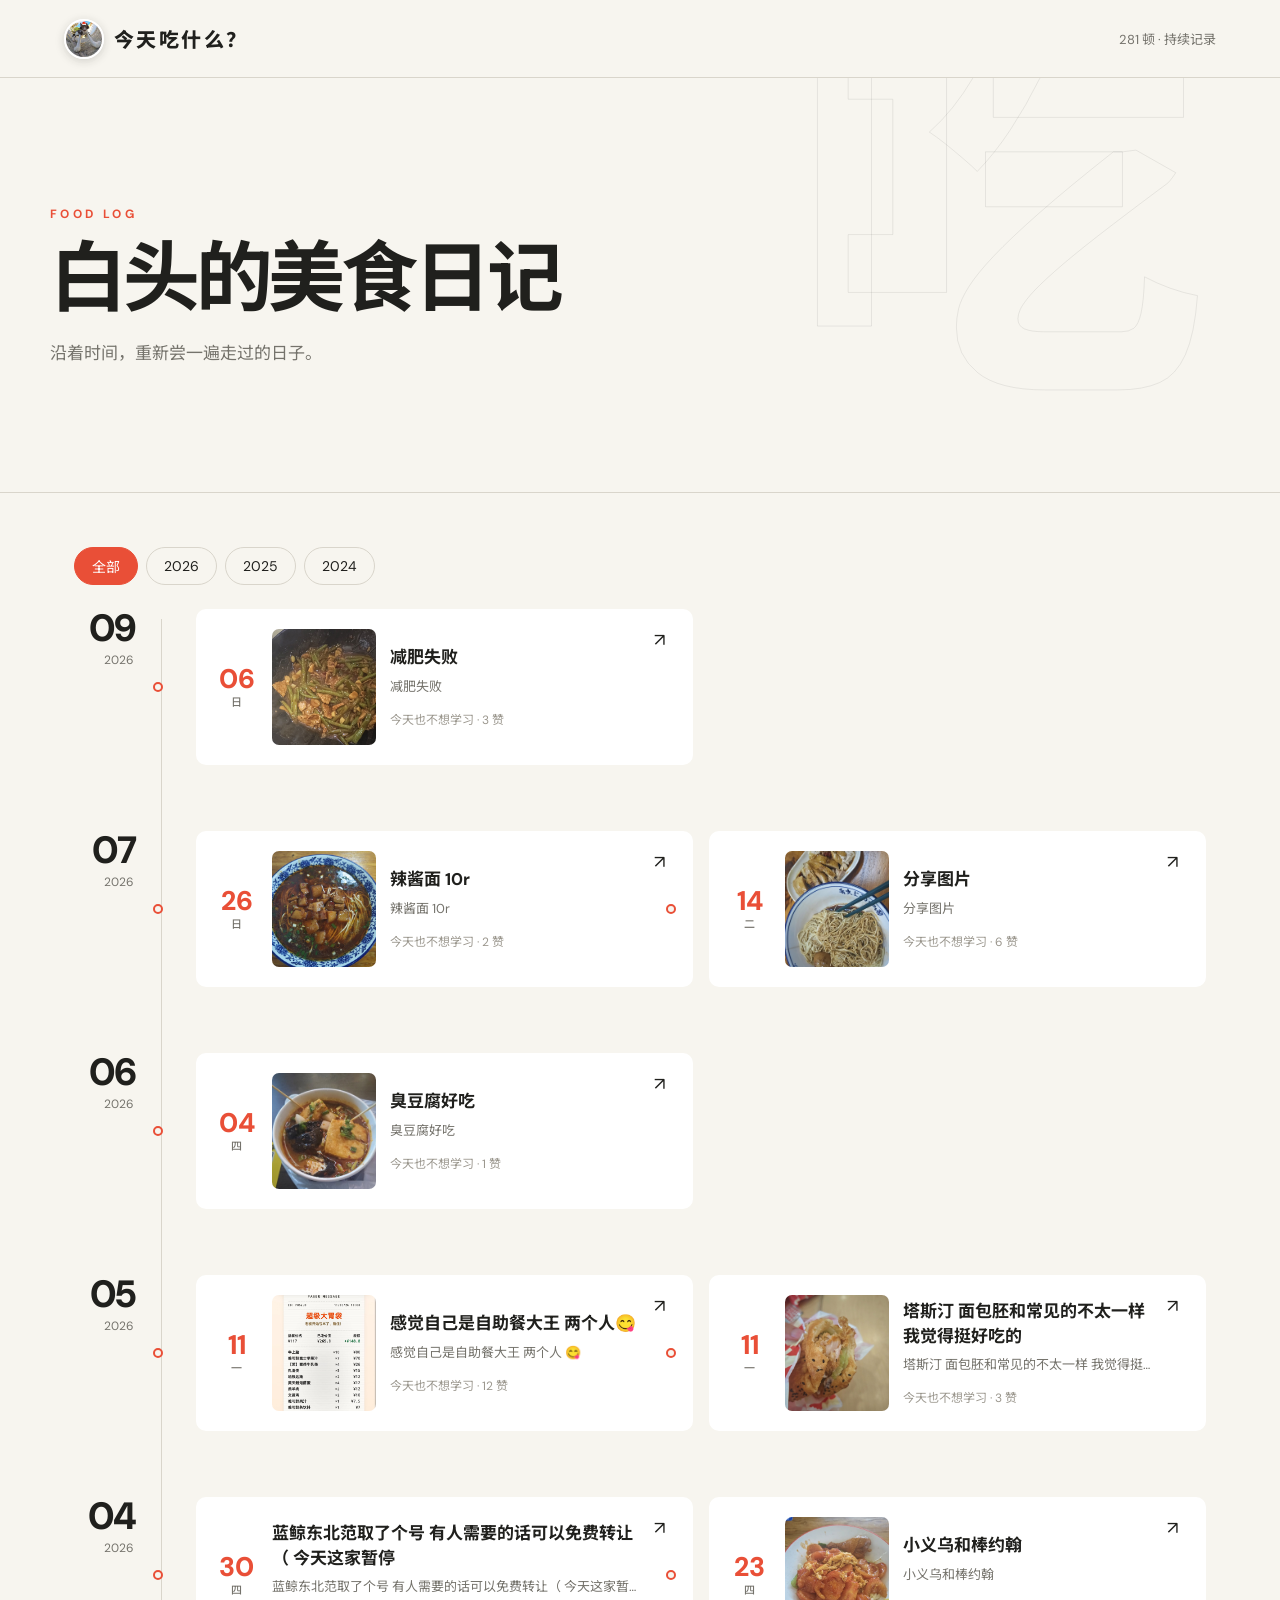
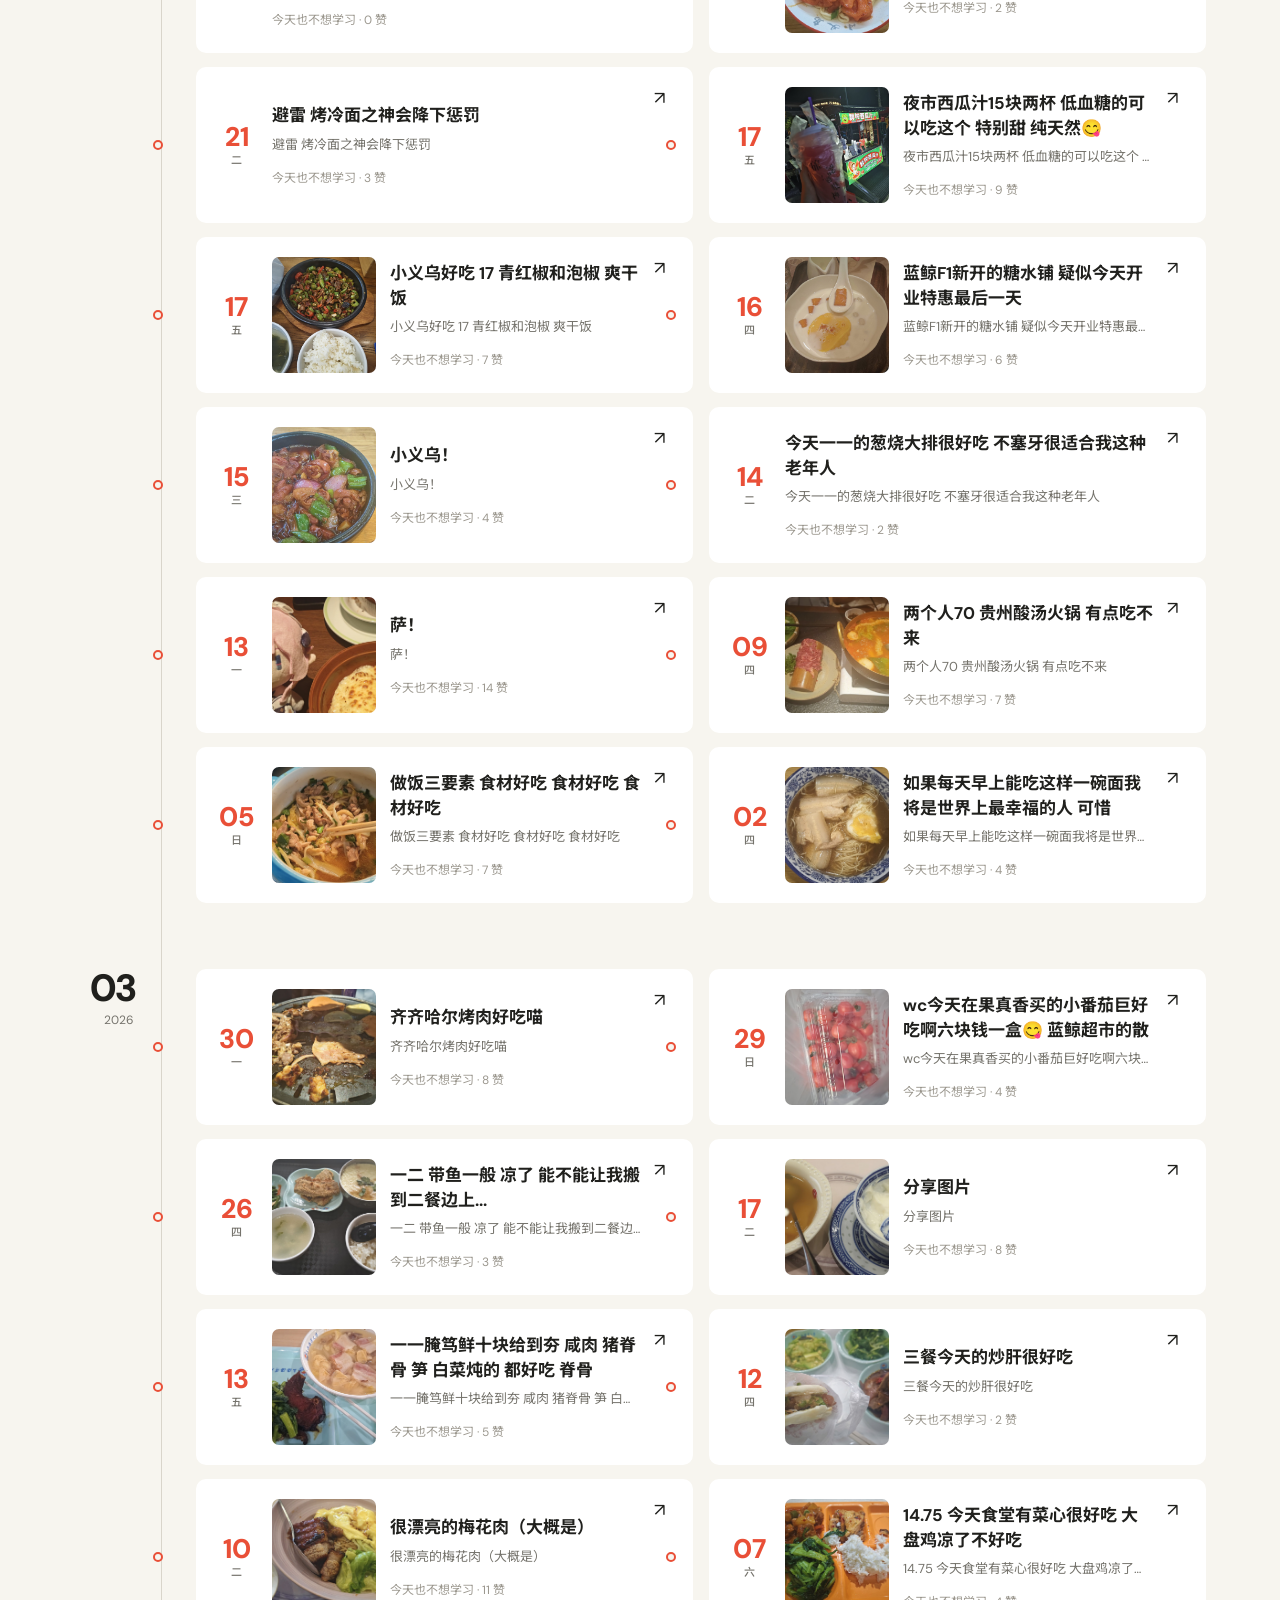
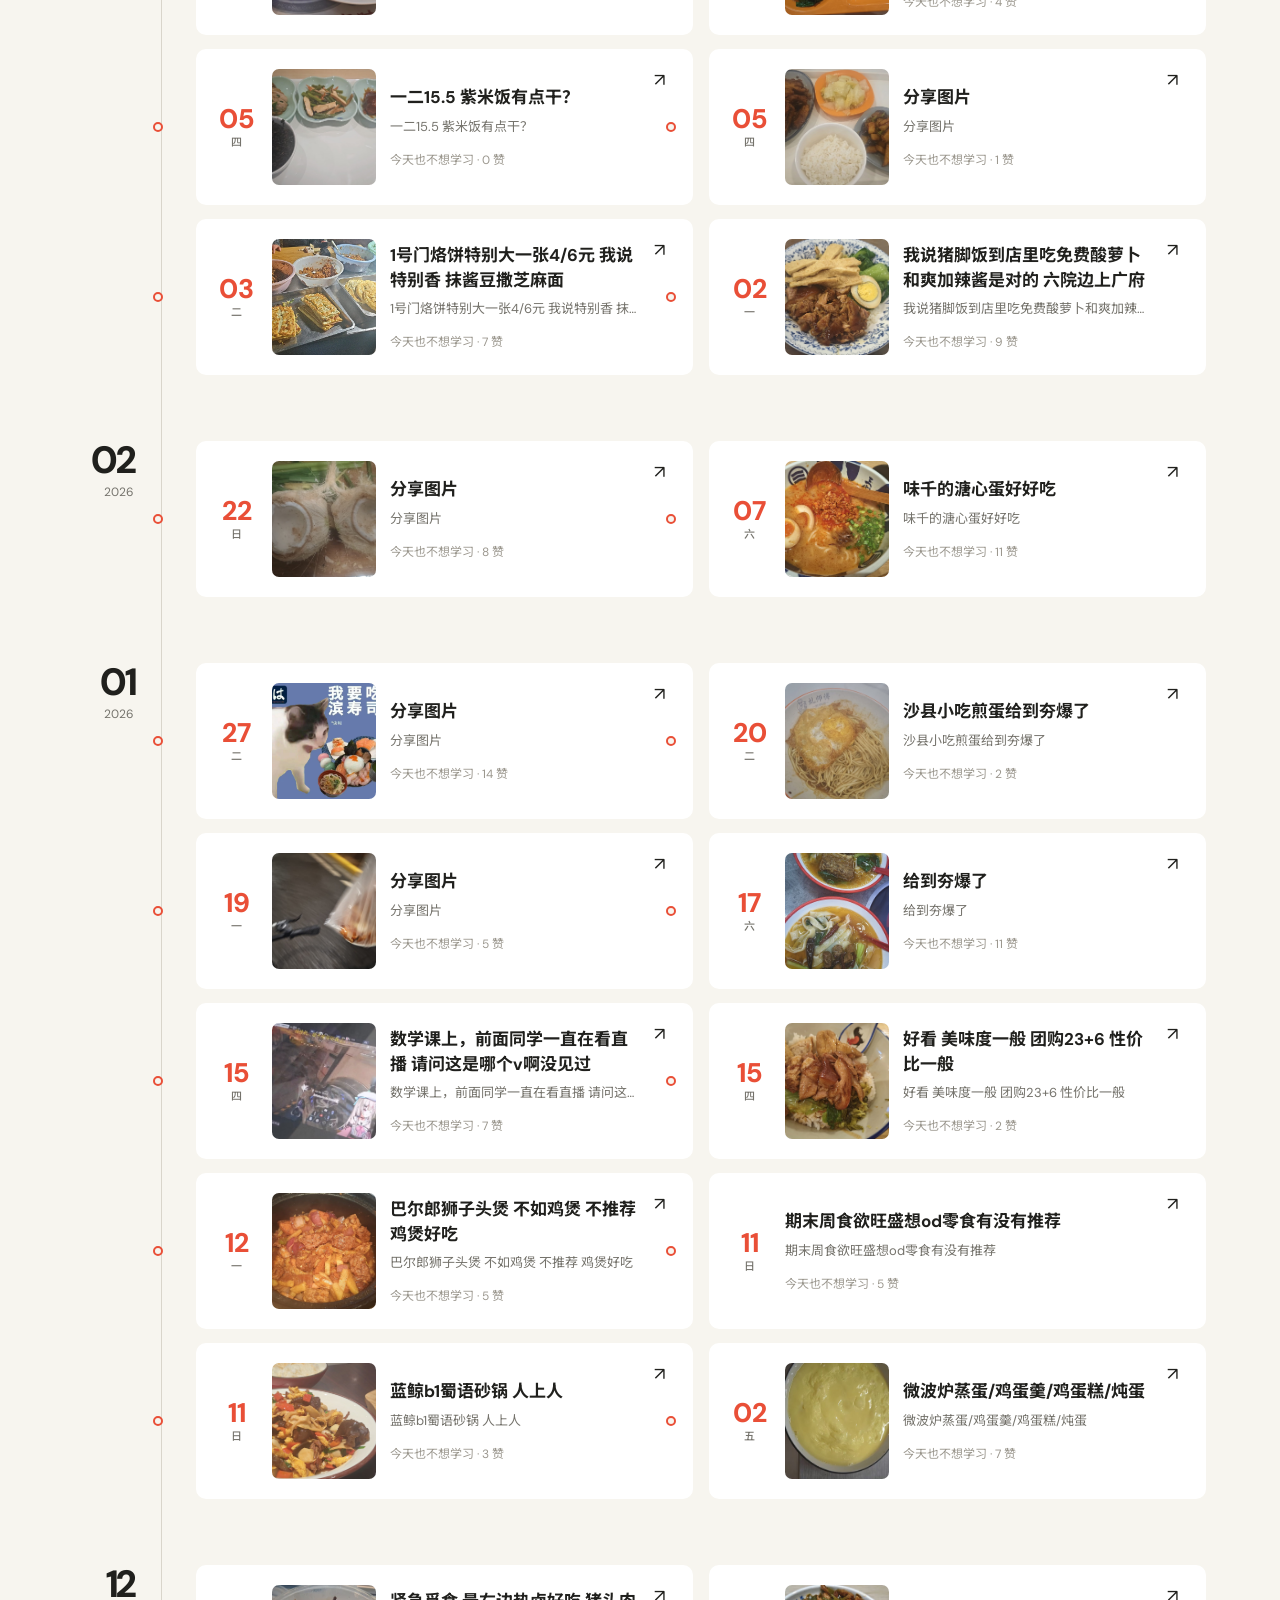
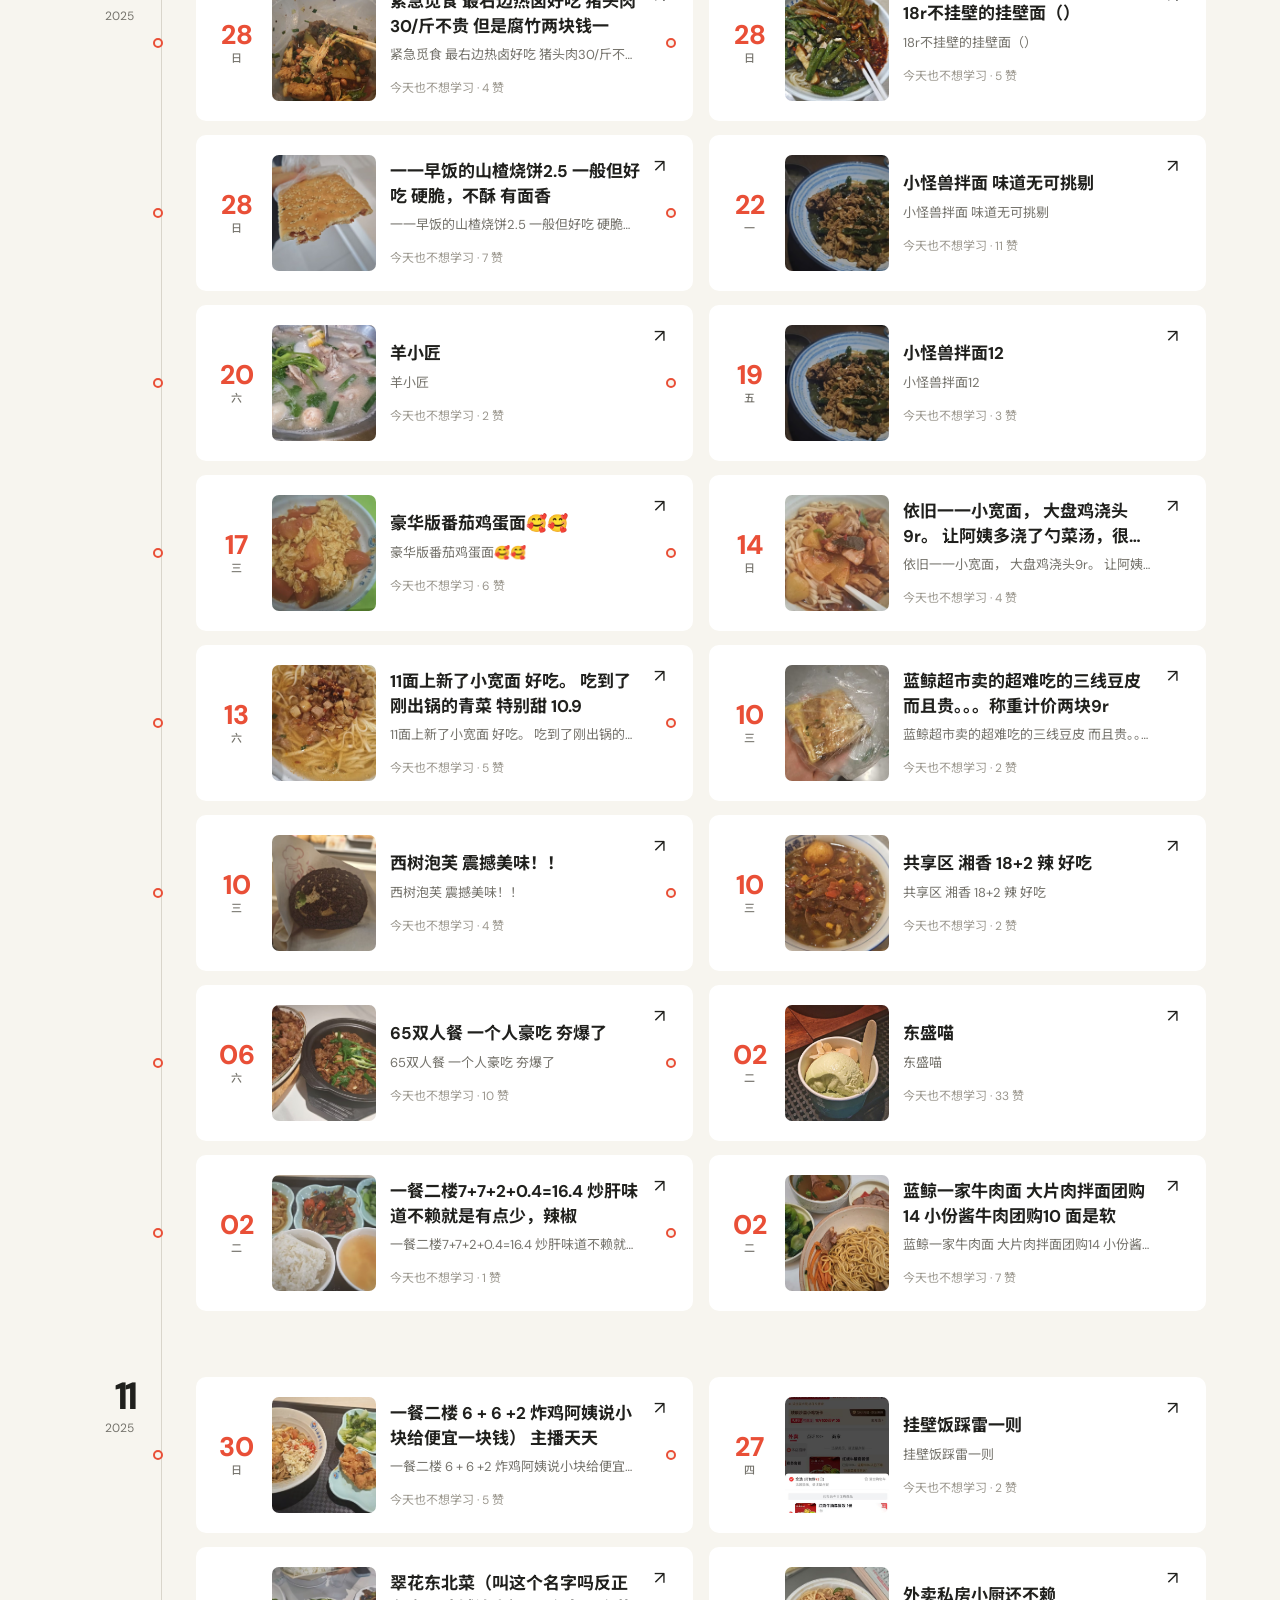
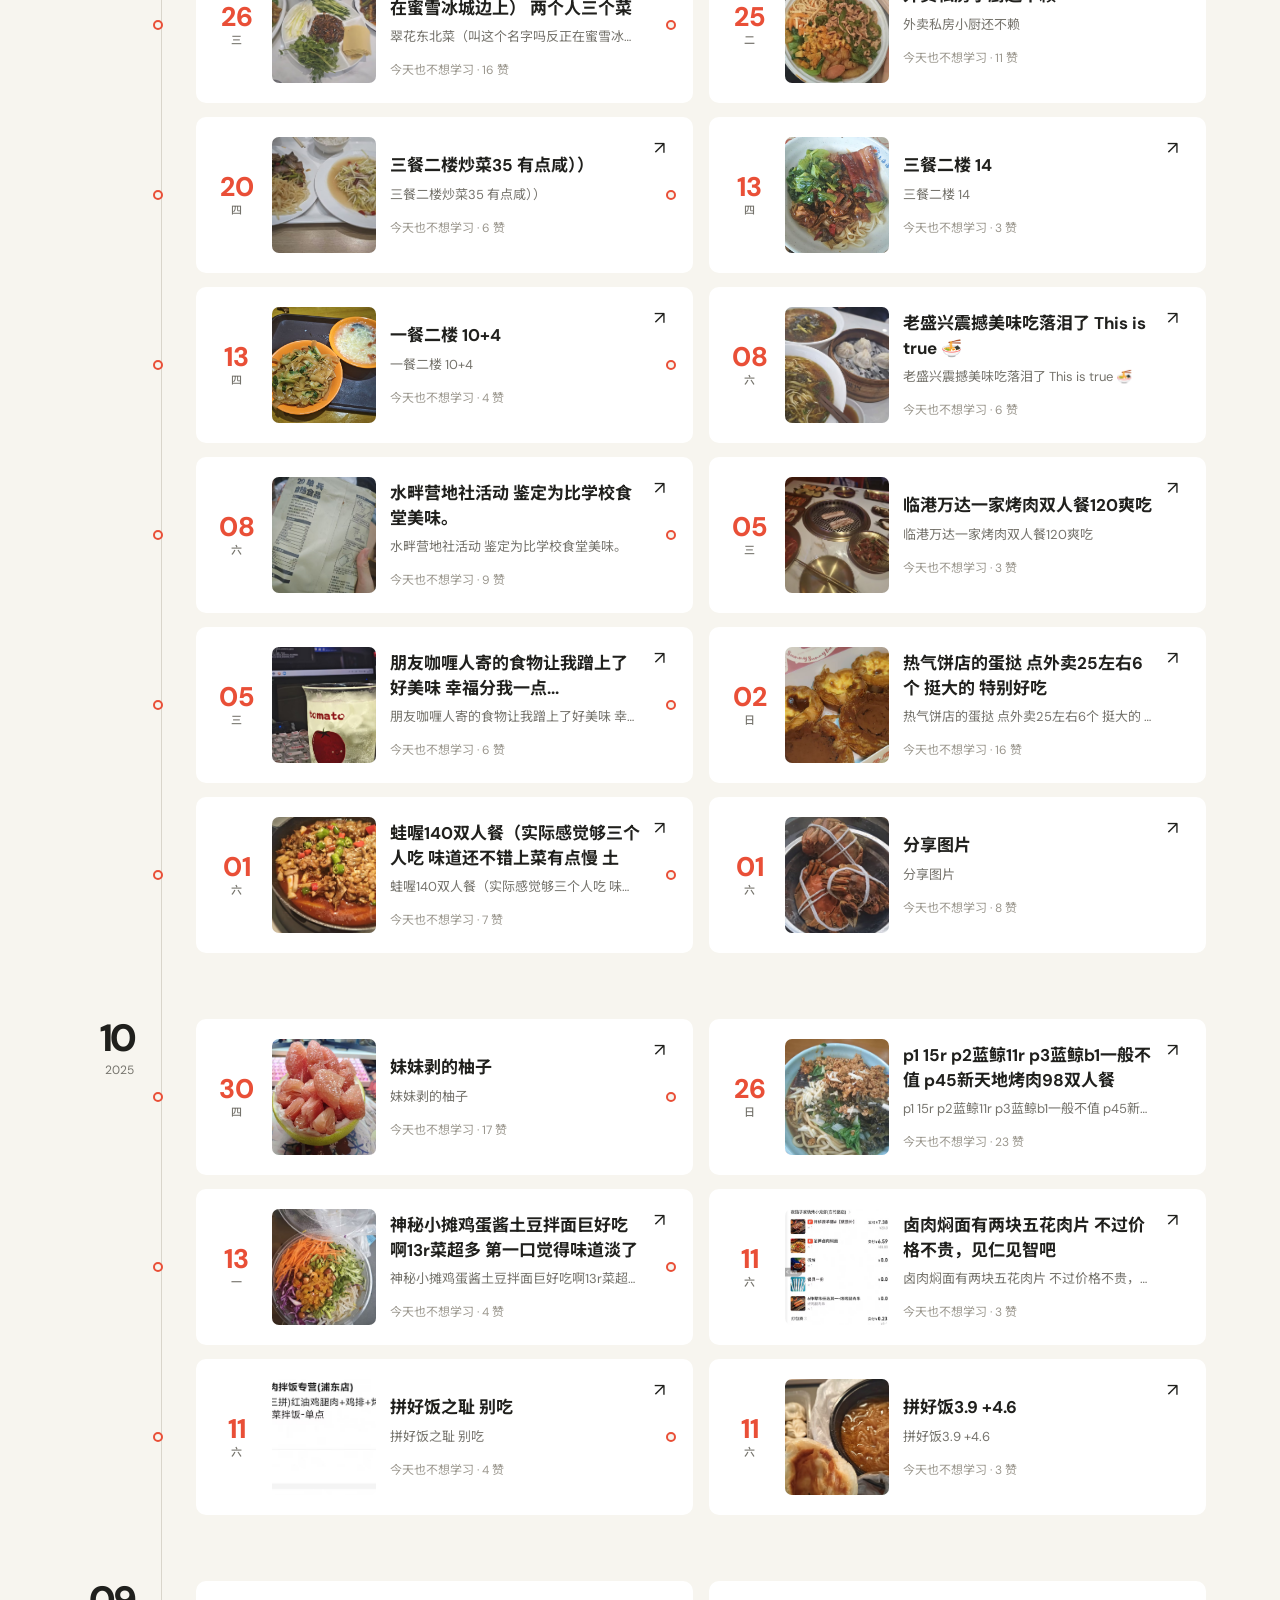
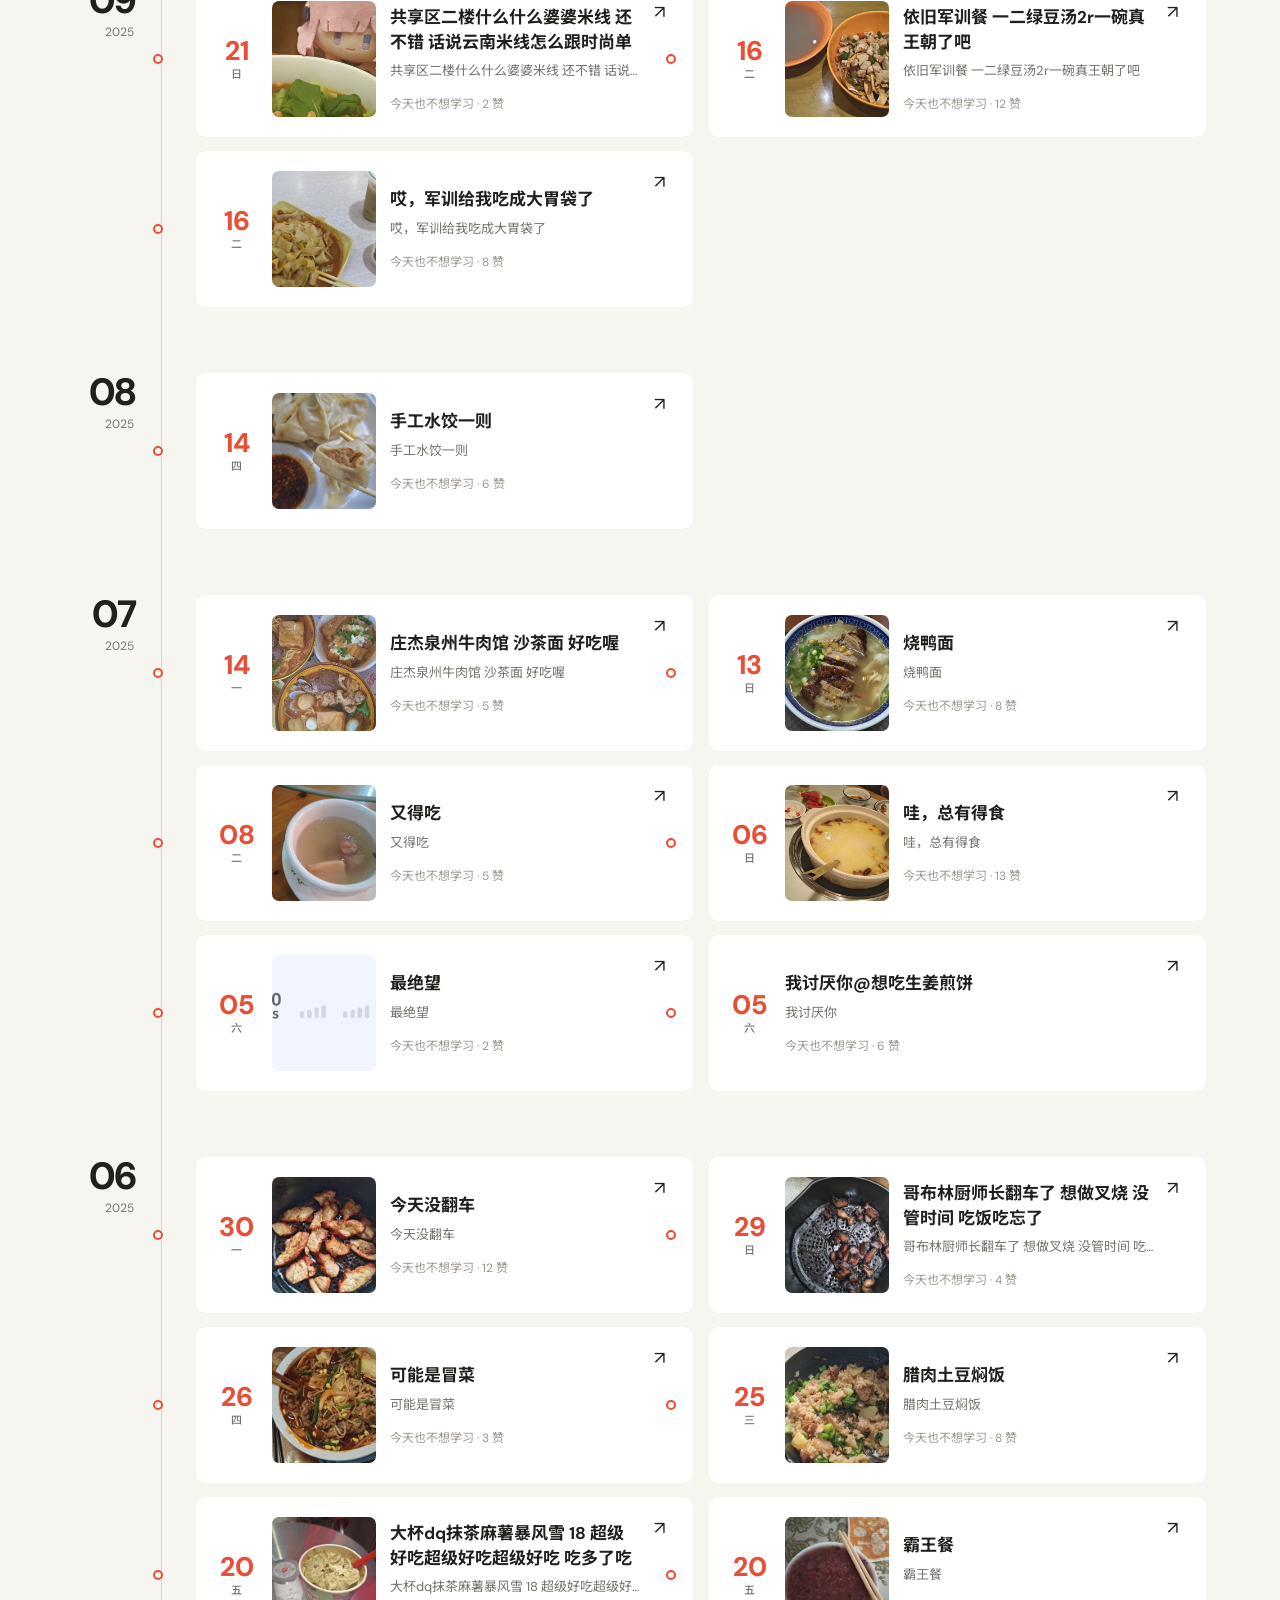
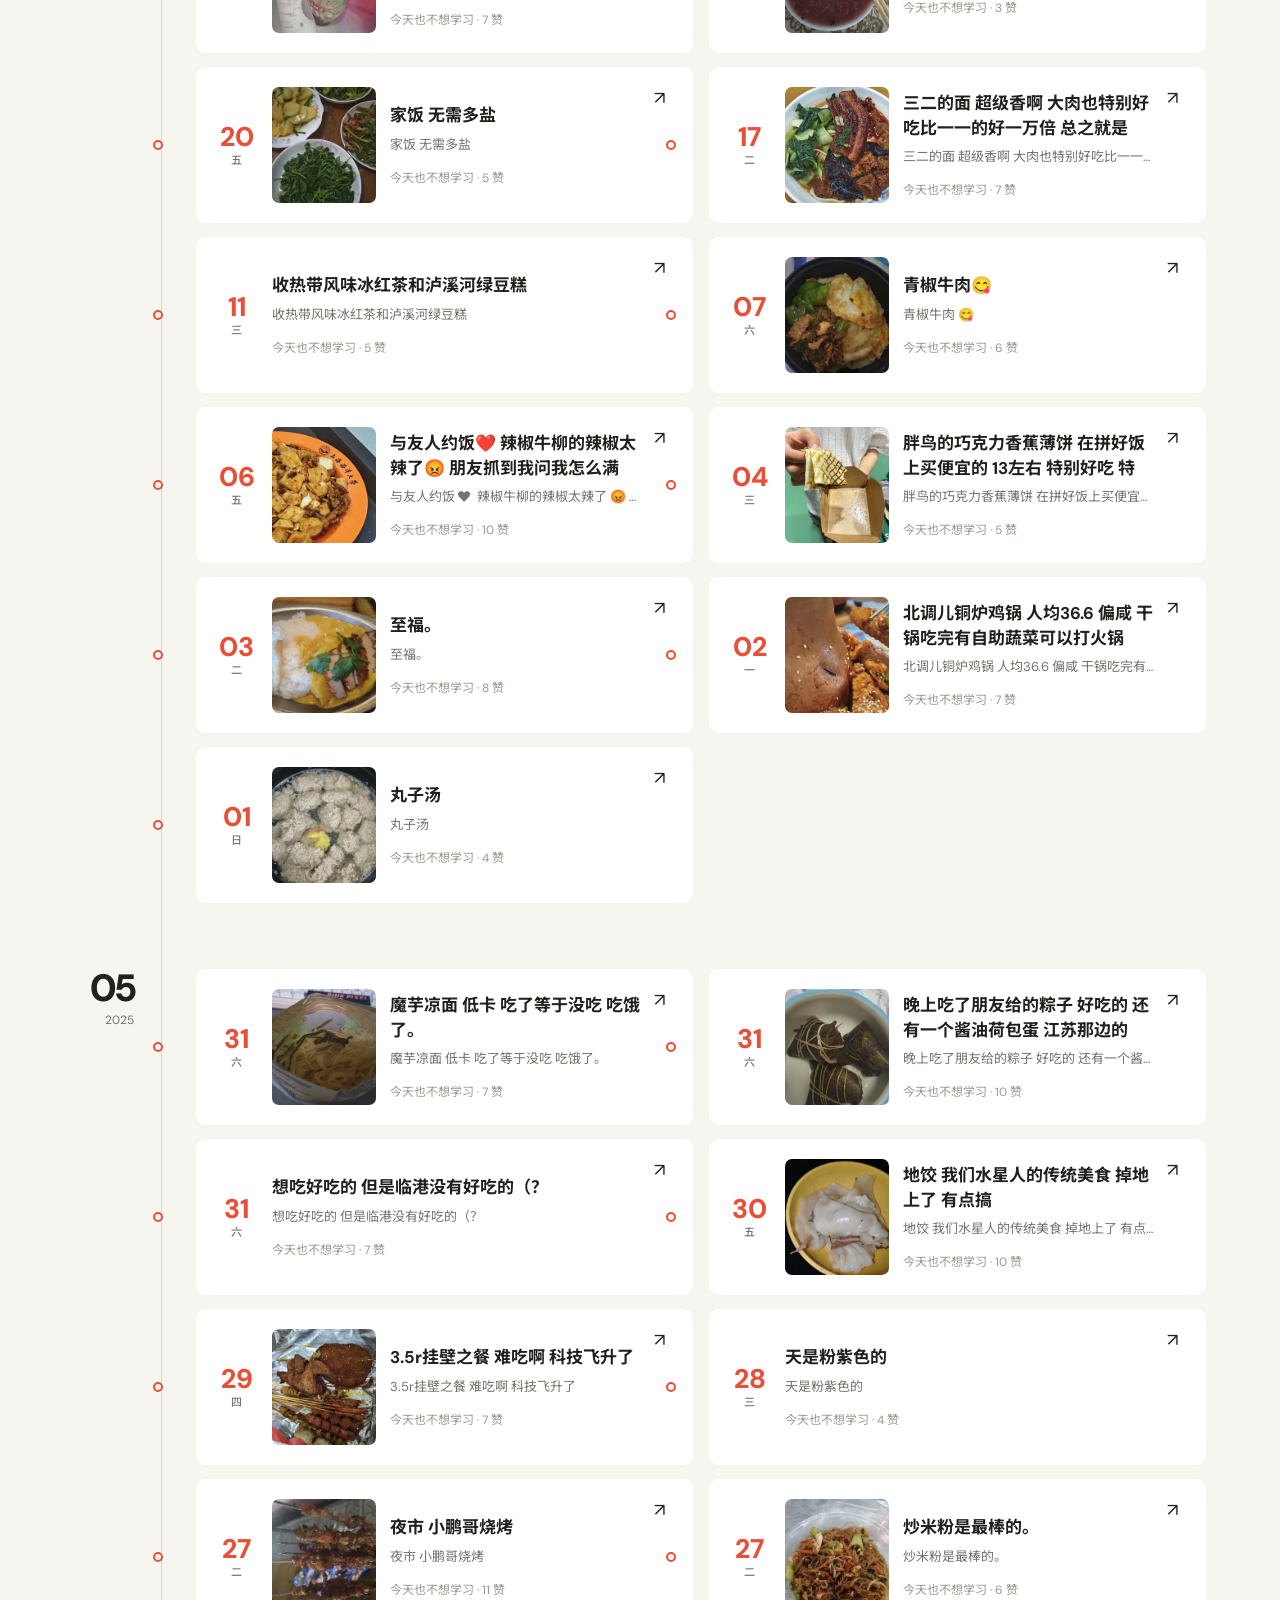
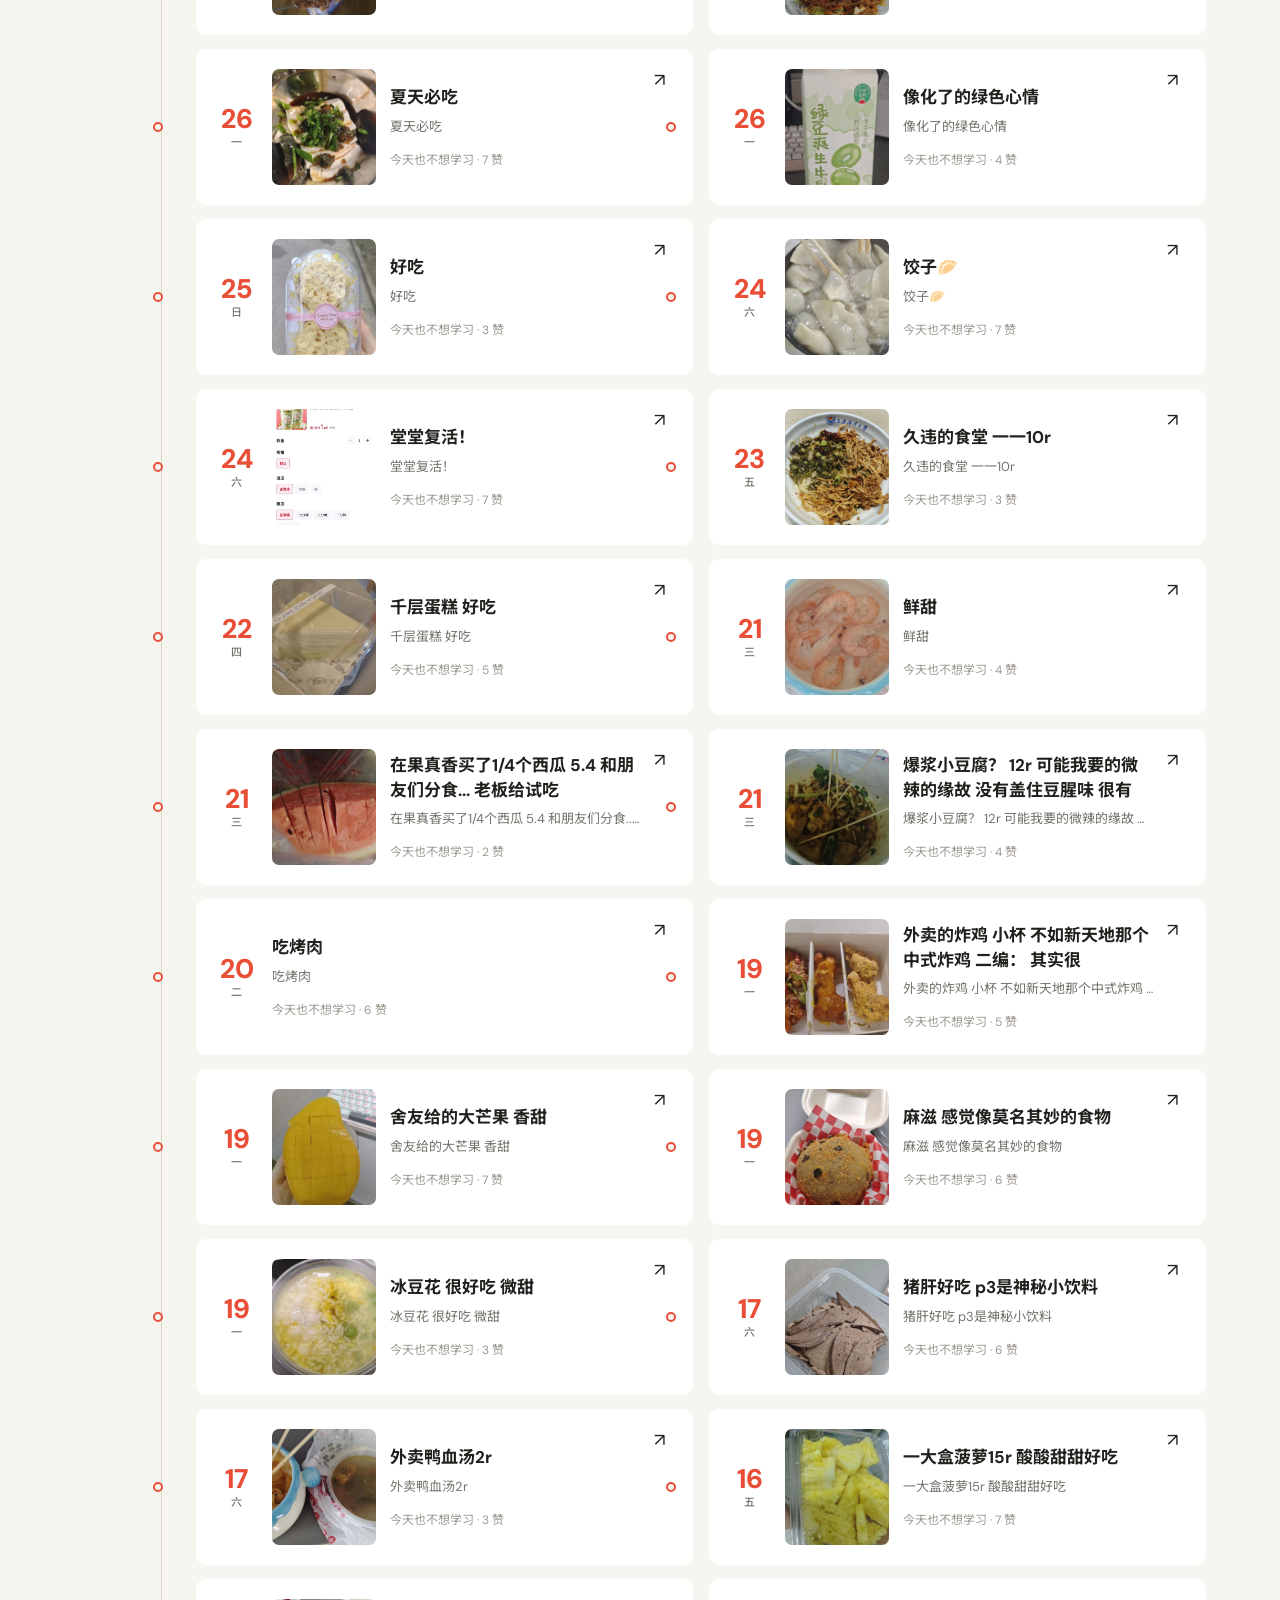
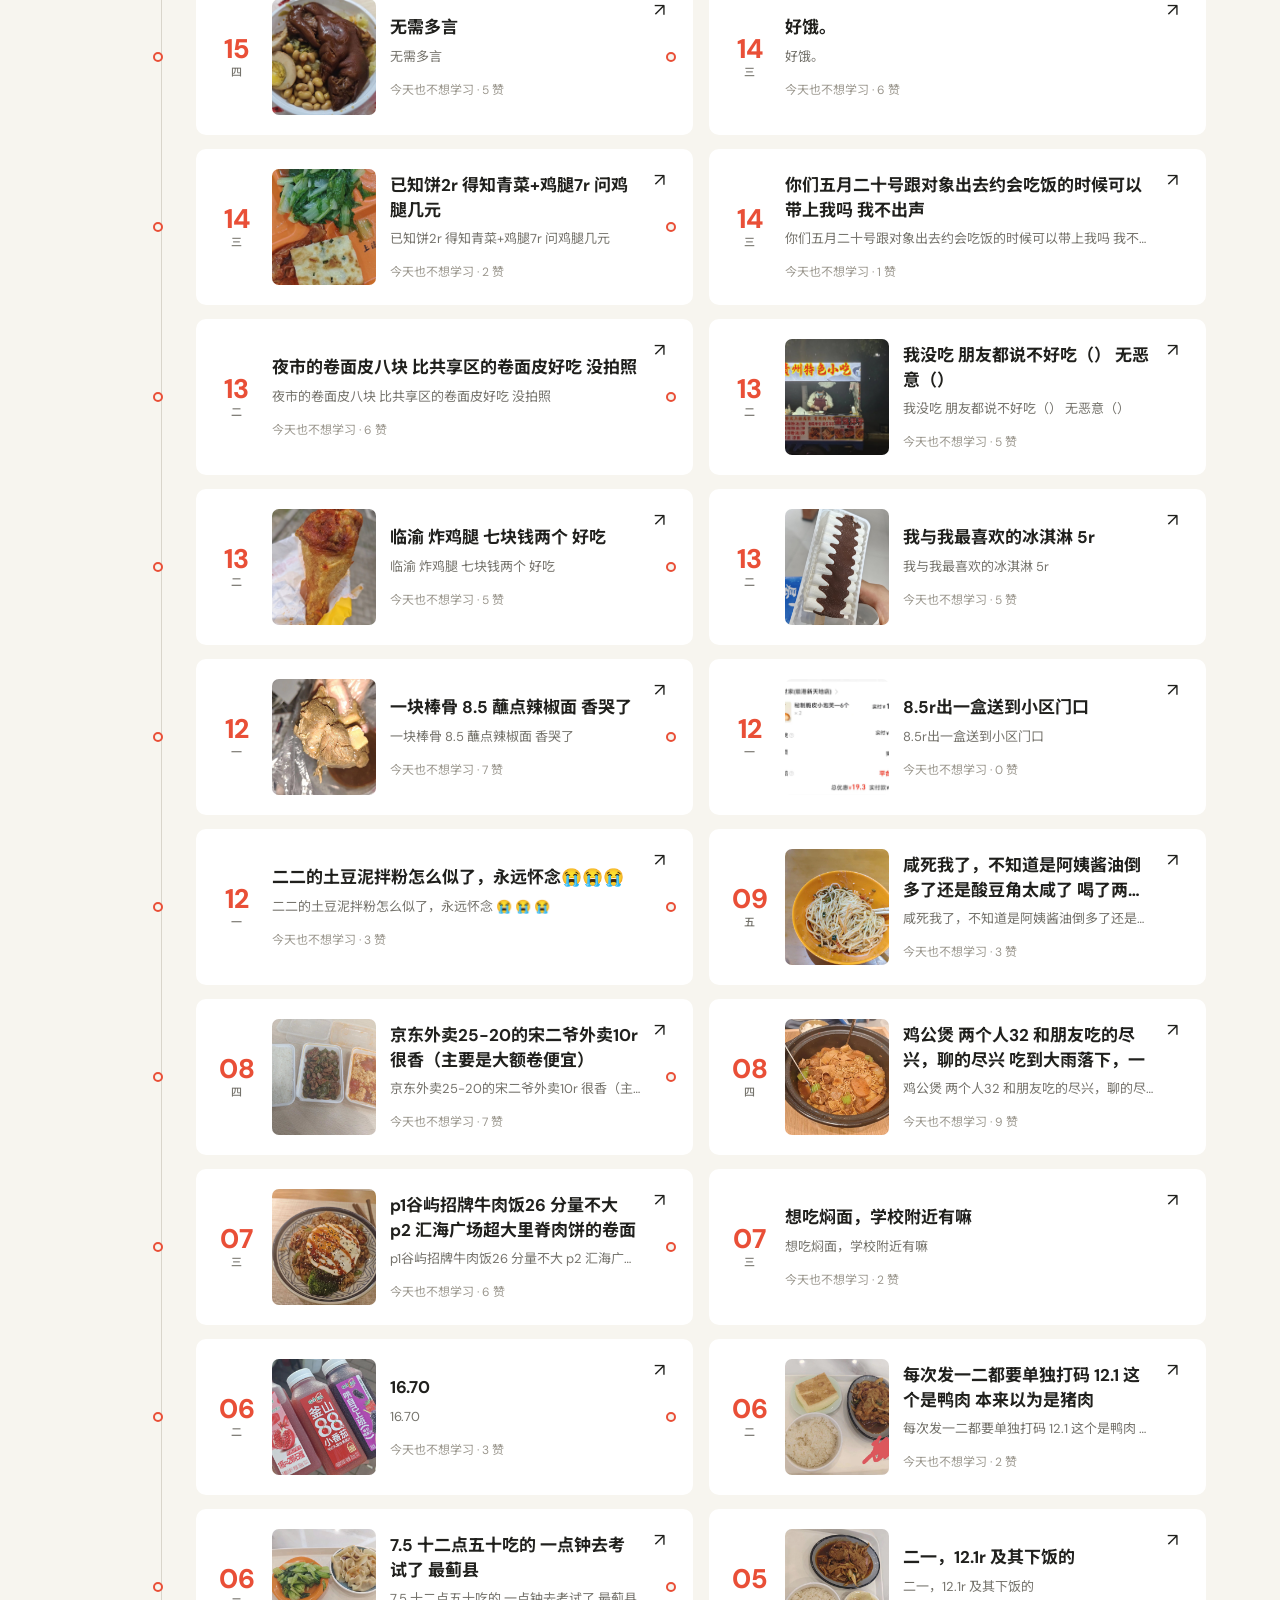
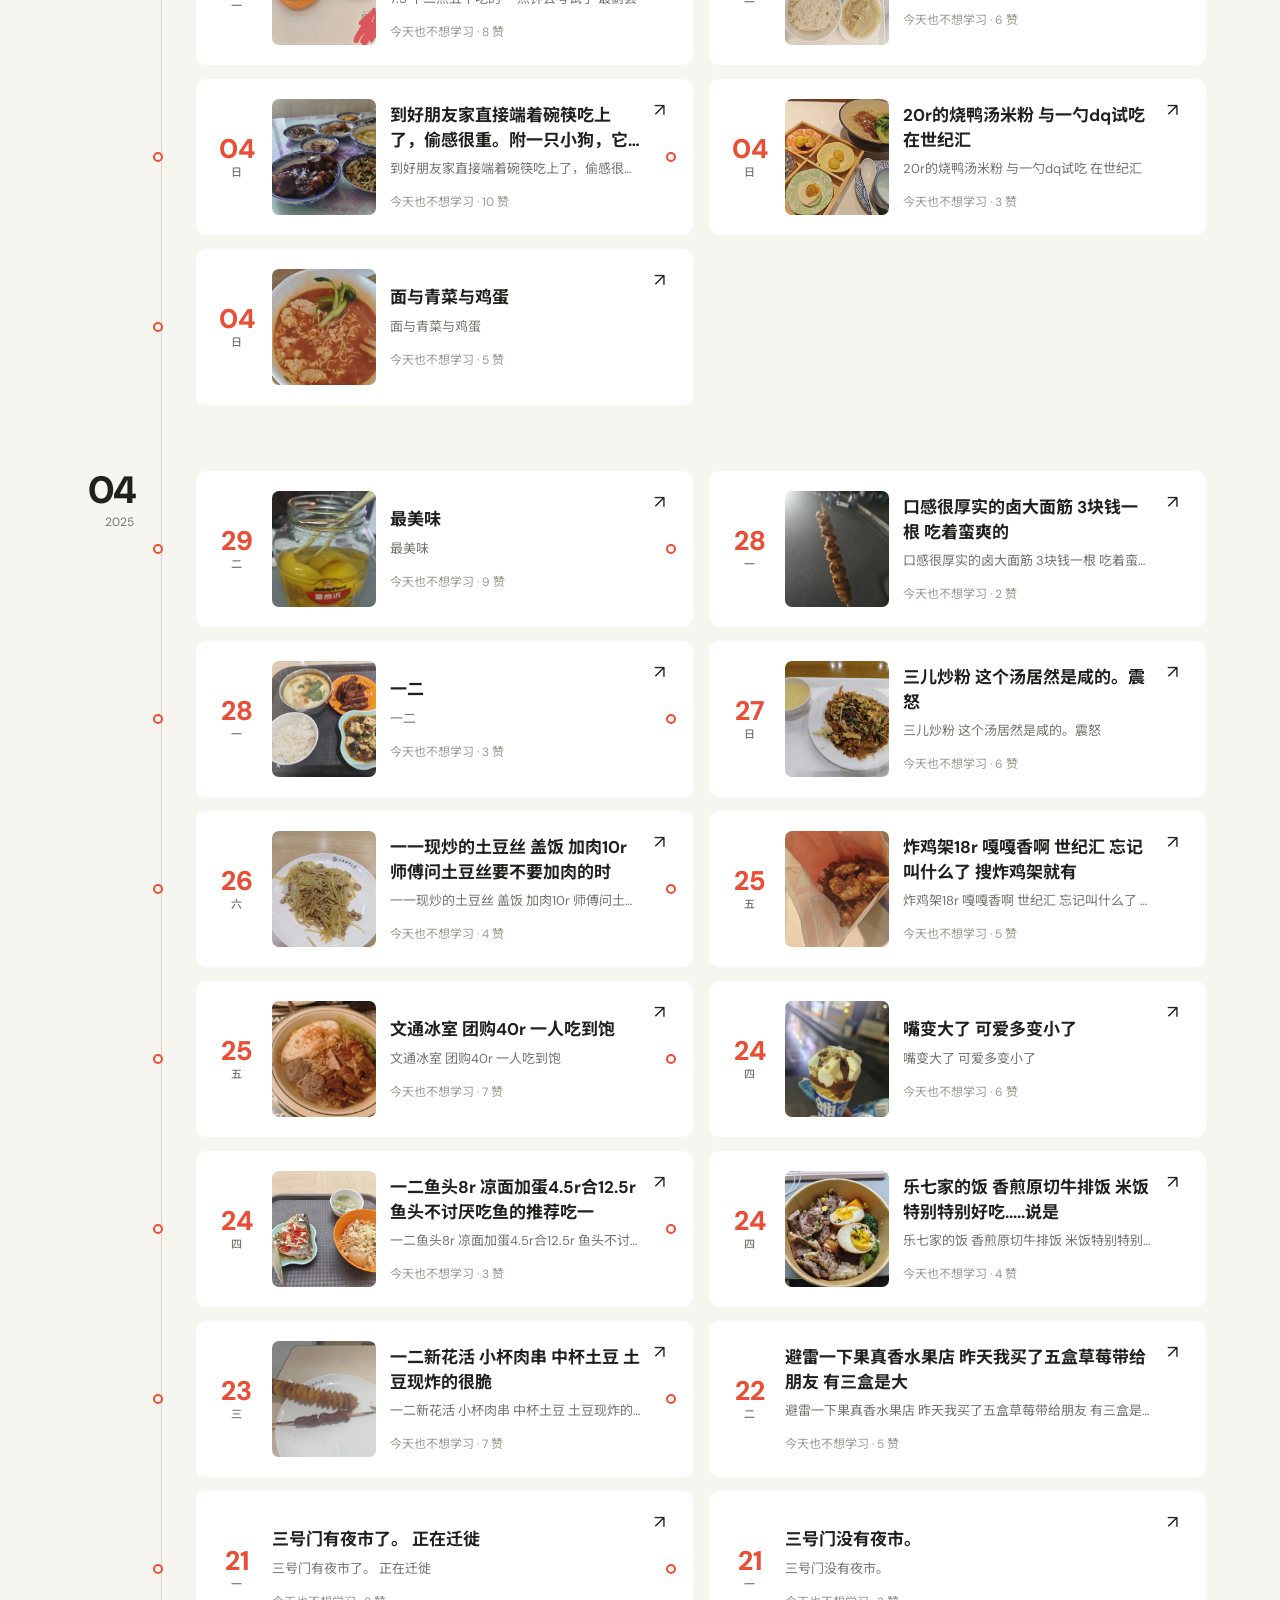
==== docs/index.html @ 912066f0 "Add channel archive tools and move site to docs" ====
<!doctype html>
<html lang="zh-CN">
<head>
  <meta charset="utf-8">
  <meta name="viewport" content="width=device-width, initial-scale=1">
  <meta name="description" content="沿着时间与地点，翻看每一顿认真吃过的饭。">
  <title>食迹 · Foodmap</title>
  <link rel="icon" type="image/svg+xml" href="data:image/svg+xml,%3Csvg xmlns='http://www.w3.org/2000/svg' viewBox='0 0 64 64'%3E%3Crect width='64' height='64' rx='16' fill='%23e94f37'/%3E%3Cpath d='M18 15v16c0 6 4 9 9 9v10M24 15v16M30 15v16M43 15c-8 5-9 17-2 21v14' fill='none' stroke='white' stroke-width='5' stroke-linecap='round'/%3E%3C/svg%3E">
  <link rel="stylesheet" href="styles.css">
</head>
<body>
  <header class="topbar">
    <a class="brand" href="index.html" aria-label="食迹首页"><img class="brand-mark" src="assets/brand/cat-logo.jpg" alt=""><span>今天吃什么？</span></a>
    <span class="post-count" id="post-count"></span>
  </header>

  <main>
    <section class="intro">
      <p class="eyebrow">FOOD LOG</p>
      <h1>白头的美食日记</h1>
      <p>沿着时间，重新尝一遍走过的日子。</p>
    </section>

    <section id="timeline-view" class="view-panel" aria-label="美食时间轴">
      <div class="year-nav" id="year-nav" aria-label="年份筛选"></div>
      <div class="timeline" id="timeline"></div>
    </section>
  </main>

  <footer><span>食迹 / FOODMAP</span><span>把生活吃进记忆里</span></footer>
  <script src="posts.js"></script>
  <script src="app.js"></script>
</body>
</html>
---- docs/styles.css ----
@import url('https://fonts.googleapis.com/css2?family=DM+Sans:wght@400;500;600;700&family=Noto+Sans+SC:wght@400;500;600;700;900&display=swap');
:root{--ink:#20201d;--muted:#75736c;--paper:#f7f5ef;--card:#fff;--line:#d9d5cb;--red:#e94f37;--yellow:#f3c64e;--green:#496d5c;--shadow:0 18px 50px rgba(41,39,32,.1)}
*{box-sizing:border-box}html{scroll-behavior:smooth}body{margin:0;background:var(--paper);color:var(--ink);font-family:'DM Sans','Noto Sans SC',sans-serif;min-width:320px}button,a{font:inherit}a{color:inherit;text-decoration:none}button{color:inherit}.topbar{height:78px;display:flex;align-items:center;padding:0 clamp(20px,5vw,76px);border-bottom:1px solid var(--line);position:sticky;top:0;background:rgba(247,245,239,.92);backdrop-filter:blur(16px);z-index:20}.brand{display:flex;align-items:center;gap:10px;font-size:20px;font-weight:800;letter-spacing:.12em}.brand-mark{display:block;width:40px;height:40px;object-fit:cover;border-radius:50%;border:2px solid #fff;box-shadow:0 2px 10px rgba(32,32,29,.18)}.view-switch{position:absolute;left:50%;transform:translateX(-50%);display:flex;padding:4px;background:#e9e6de;border-radius:999px}.view-button{border:0;background:transparent;padding:9px 22px;border-radius:999px;cursor:pointer;font-size:14px;font-weight:600}.view-button.active{background:var(--ink);color:white}.post-count{margin-left:auto;color:var(--muted);font-size:13px}.intro{padding:clamp(64px,10vw,135px) max(24px,calc((100vw - 1180px)/2));border-bottom:1px solid var(--line);position:relative;overflow:hidden}.intro:after{content:'吃';position:absolute;right:6vw;top:-65px;font-size:min(34vw,410px);font-weight:900;color:transparent;-webkit-text-stroke:1px rgba(32,32,29,.08);line-height:1;pointer-events:none}.eyebrow{font-size:12px!important;font-weight:700;letter-spacing:.28em;color:var(--red)!important}.intro h1{font-size:clamp(40px,6vw,82px);line-height:1.08;margin:16px 0 18px;letter-spacing:-.055em;max-width:850px;position:relative;z-index:1}.intro p{font-size:17px;color:var(--muted);margin:0;position:relative;z-index:1}.view-panel{max-width:1180px;margin:0 auto;padding:54px 24px 100px}.view-panel[hidden]{display:none}.year-nav{display:flex;gap:8px;overflow:auto;padding-bottom:24px;scrollbar-width:none}.year-pill{border:1px solid var(--line);background:transparent;border-radius:999px;padding:8px 17px;cursor:pointer;white-space:nowrap;font-size:14px}.year-pill.active{background:var(--red);color:white;border-color:var(--red)}.timeline{position:relative}.timeline:before{content:'';position:absolute;left:87px;top:10px;bottom:0;width:1px;background:var(--line)}.month-group{display:grid;grid-template-columns:88px 1fr;position:relative;margin-bottom:66px}.month-heading{position:sticky;top:105px;align-self:start;padding-right:28px;text-align:right;display:flex;flex-direction:column}.month-heading span{font-size:38px;line-height:1;font-weight:800;letter-spacing:-.07em}.month-heading small{font-size:12px;color:var(--muted);margin-top:5px}.month-posts{display:grid;grid-template-columns:repeat(2,minmax(0,1fr));gap:14px 16px;padding-left:34px}.timeline-card{position:relative;min-height:156px;background:var(--card);border:1px solid transparent;border-radius:10px;padding:18px;display:grid;grid-template-columns:43px 104px 1fr 20px;gap:14px;align-items:center;transition:transform .25s,border-color .25s,box-shadow .25s;overflow:visible}.timeline-card.text-only{grid-template-columns:43px 1fr 20px}.timeline-card:hover{transform:translateY(-3px);border-color:#c9c3b6;box-shadow:var(--shadow)}.node-dot{position:absolute;left:-39px;top:50%;width:10px;height:10px;background:var(--paper);border:2px solid var(--red);border-radius:50%;transform:translate(-50%,-50%);z-index:2}.card-date{font-size:27px;font-weight:800;line-height:1;text-align:center;color:var(--red)}.card-date small{display:block;margin-top:5px;font-size:11px;color:var(--muted);font-weight:500}.timeline-card img{width:104px;height:116px;object-fit:cover;border-radius:7px}.card-copy{min-width:0}.card-copy h2{font-size:17px;line-height:1.45;margin:0 0 7px;display:-webkit-box;-webkit-line-clamp:2;-webkit-box-orient:vertical;overflow:hidden}.card-copy p{font-size:13px;color:var(--muted);line-height:1.6;margin:0 0 10px;white-space:nowrap;overflow:hidden;text-overflow:ellipsis}.card-meta{font-size:12px;color:#9b978e}.arrow{align-self:start;font-size:18px}.motion .timeline-card{animation:rise .5s both;animation-delay:var(--delay)}@keyframes rise{from{opacity:0;transform:translateY(10px)}}
.map-panel{max-width:none;padding:30px clamp(20px,4vw,60px) 80px}.map-note{max-width:1180px;margin:0 auto 18px;display:flex;align-items:baseline;gap:14px}.map-note strong{font-size:17px}.map-note span{font-size:13px;color:var(--muted)}.map-stage{height:min(720px,72vh);min-height:510px;position:relative;overflow:hidden;background:#e8e4d8;border:1px solid #d0cabd;border-radius:16px}.map-grid{position:absolute;inset:-30%;background-image:linear-gradient(33deg,transparent 47%,rgba(255,255,255,.72) 48%,rgba(255,255,255,.72) 52%,transparent 53%),linear-gradient(123deg,transparent 45%,rgba(73,109,92,.13) 46%,rgba(73,109,92,.13) 48%,transparent 49%),radial-gradient(circle at 30% 40%,rgba(73,109,92,.16) 0 9%,transparent 9.2%),radial-gradient(circle at 68% 58%,rgba(73,109,92,.12) 0 13%,transparent 13.2%);transform:rotate(-8deg)}.map-label{position:absolute;color:#979287;font-size:12px;letter-spacing:.2em}.label-a{left:18%;top:20%}.label-b{right:20%;top:31%}.label-c{left:37%;bottom:17%}#map-nodes{position:absolute;inset:0;transform-origin:center;transition:transform .3s}.map-node{position:absolute;left:var(--x);top:var(--y);border:0;background:transparent;padding:12px;transform:translate(-50%,-50%);cursor:pointer}.map-node span{display:block;width:9px;height:9px;background:var(--ink);border:3px solid white;border-radius:50%;box-shadow:0 2px 8px rgba(0,0,0,.2);transition:.2s}.map-node.featured span{width:16px;height:16px;background:var(--red)}.map-node:hover span,.map-node:focus-visible span{transform:scale(1.6);background:var(--yellow)}.map-card{position:absolute;left:24px;bottom:24px;width:min(390px,calc(100% - 48px));background:white;border-radius:12px;padding:10px;box-shadow:var(--shadow);display:grid;grid-template-columns:112px 1fr;gap:15px;z-index:5}.map-card[hidden]{display:none}.map-card img{width:112px;height:130px;object-fit:cover;border-radius:8px}.map-card div{padding:8px 7px 6px}.map-card h2{font-size:16px;line-height:1.4;margin:8px 0}.map-card p{font-size:12px;color:var(--muted);margin:0 0 10px}.map-card a{font-size:13px;font-weight:700;color:var(--red)}.location-pending{display:inline-block;font-size:12px!important;background:#f1eee6;color:#777269!important;border-radius:999px;padding:5px 9px}.map-zoom{position:absolute;right:18px;bottom:18px;display:grid;background:white;border-radius:9px;overflow:hidden;box-shadow:0 6px 20px rgba(0,0,0,.12)}.map-zoom button{width:40px;height:40px;border:0;background:white;font-size:22px;cursor:pointer}.map-zoom button+button{border-top:1px solid var(--line)}
footer{border-top:1px solid var(--line);padding:30px clamp(20px,5vw,76px);display:flex;justify-content:space-between;color:var(--muted);font-size:12px;letter-spacing:.08em}.detail-topbar{position:relative}.back-link{margin-left:auto;font-size:14px;font-weight:600}.post-detail{max-width:1160px;margin:0 auto;padding:80px 24px 120px}.detail-lead{max-width:820px;margin-bottom:55px}.detail-kicker{display:flex;gap:12px;align-items:center;color:var(--muted);font-size:13px}.detail-lead h1{font-size:clamp(36px,6vw,72px);line-height:1.15;letter-spacing:-.045em;margin:22px 0 30px}.author{display:flex;align-items:center;gap:12px}.avatar{width:40px;height:40px;border-radius:50%;background:var(--yellow);display:grid;place-items:center;font-weight:800}.author div{display:flex;flex-direction:column}.author strong{font-size:14px}.author small{font-size:12px;color:var(--muted);margin-top:2px}.photo-grid{display:grid;grid-template-columns:repeat(12,1fr);gap:16px;margin-bottom:70px}.photo{margin:0;grid-column:span 6}.photo:first-child:last-child{grid-column:2/span 10}.photo:nth-child(3n){grid-column:3/span 8}.photo img{display:block;width:100%;height:auto;max-height:760px;object-fit:cover;border-radius:10px}.story-layout{display:grid;grid-template-columns:minmax(0,700px) 260px;gap:90px;align-items:start}.story{font-family:'Noto Sans SC',sans-serif;font-size:19px;line-height:2;position:relative}.story p{margin:0 0 20px}.quote-mark{position:absolute;left:-45px;top:-30px;font:900 82px Georgia;color:var(--red);opacity:.25}.detail-aside{position:sticky;top:30px;display:grid;grid-template-columns:repeat(3,1fr);gap:1px;background:var(--line);border:1px solid var(--line)}.detail-aside>div{background:var(--paper);padding:16px 12px;display:flex;flex-direction:column}.detail-aside span,.detail-aside small{font-size:11px;color:var(--muted)}.detail-aside strong{font-size:18px;margin-top:6px}.place-box{grid-column:1/-1;padding:18px!important}.place-box strong{font-size:14px}.place-box small{margin-top:6px;line-height:1.5}.source-link{grid-column:1/-1;padding:16px;background:var(--ink);color:white;text-align:center;font-size:13px;font-weight:700}.loading,.not-found{text-align:center;padding:120px 20px;color:var(--muted)}.not-found span{font-size:80px;font-weight:900;color:#dedad1}.not-found h1{color:var(--ink)}.not-found a{color:var(--red);font-weight:700}
@media(max-width:860px){.post-count{display:none}.timeline:before{left:57px}.month-group{grid-template-columns:58px 1fr}.month-heading{padding-right:17px}.month-heading span{font-size:28px}.month-posts{grid-template-columns:1fr;padding-left:27px}.node-dot{left:-32px}.story-layout{grid-template-columns:1fr;gap:42px}.detail-aside{position:static}.photo{grid-column:1/-1!important}}
@media(max-width:560px){.topbar{height:66px;padding:0 16px}.brand>span:last-child{display:none}.view-switch{position:static;transform:none;margin-left:auto}.view-button{padding:7px 15px}.intro{padding:62px 20px 68px}.intro h1{font-size:43px}.intro p{font-size:15px}.view-panel{padding:34px 14px 70px}.timeline:before{left:39px}.month-group{grid-template-columns:40px 1fr;margin-bottom:45px}.month-heading{top:84px;padding-right:9px}.month-heading span{font-size:23px}.month-heading small{font-size:10px}.month-posts{padding-left:17px}.timeline-card,.timeline-card.text-only{grid-template-columns:35px 76px 1fr;padding:12px;gap:9px;min-height:122px}.timeline-card.text-only{grid-template-columns:35px 1fr}.timeline-card img{width:76px;height:92px}.node-dot{left:-22px}.card-date{font-size:21px}.card-copy h2{font-size:15px}.card-copy p,.arrow{display:none}.map-panel{padding:20px 12px 60px}.map-note{display:block}.map-note span{display:block;margin-top:5px}.map-stage{min-height:540px;height:72vh}.map-card{left:12px;bottom:12px;width:calc(100% - 70px);grid-template-columns:82px 1fr}.map-card img{width:82px;height:110px}.detail-topbar .brand>span:last-child{display:block}.post-detail{padding:50px 20px 80px}.detail-lead h1{font-size:36px}.photo-grid{display:block;margin-bottom:50px}.photo{margin-bottom:12px}.story{font-size:17px}.quote-mark{display:none}footer{padding:24px 20px}footer span:last-child{display:none}}
@media(prefers-reduced-motion:reduce){*{scroll-behavior:auto!important;transition:none!important;animation:none!important}}
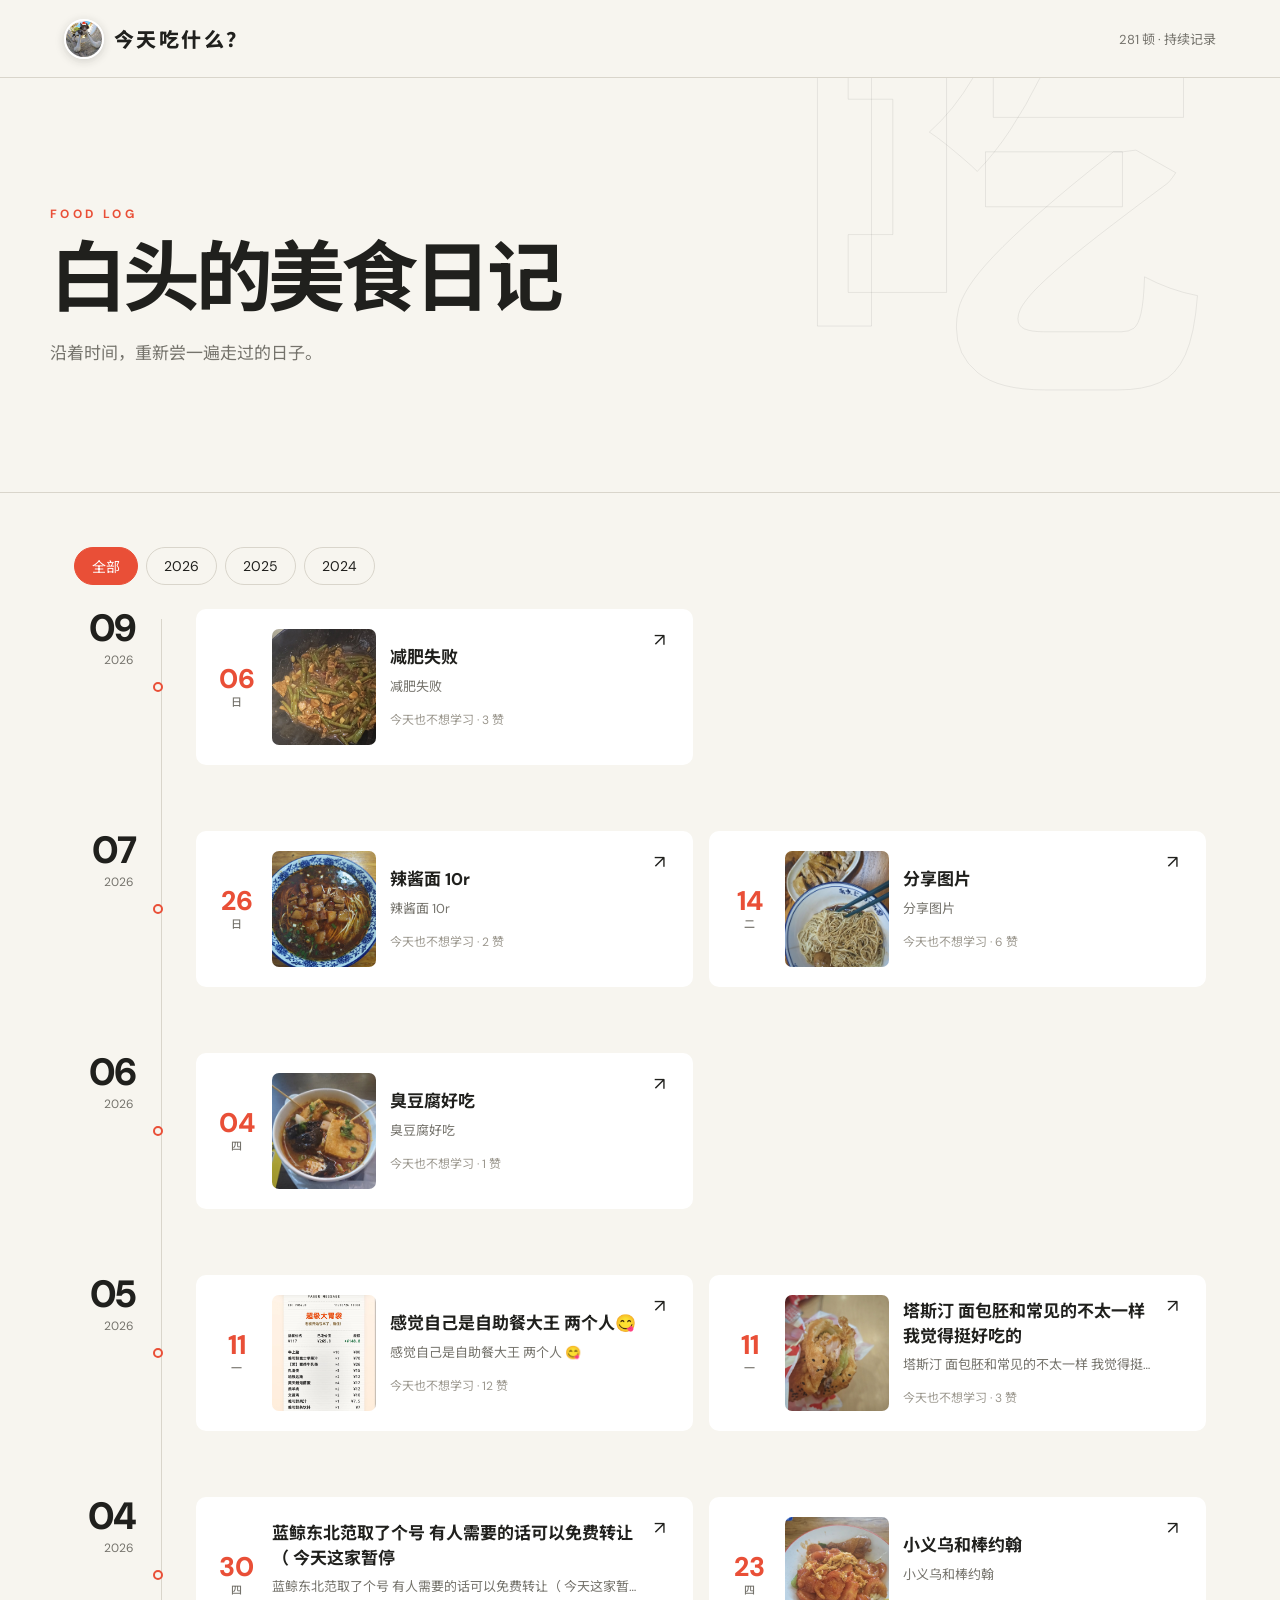
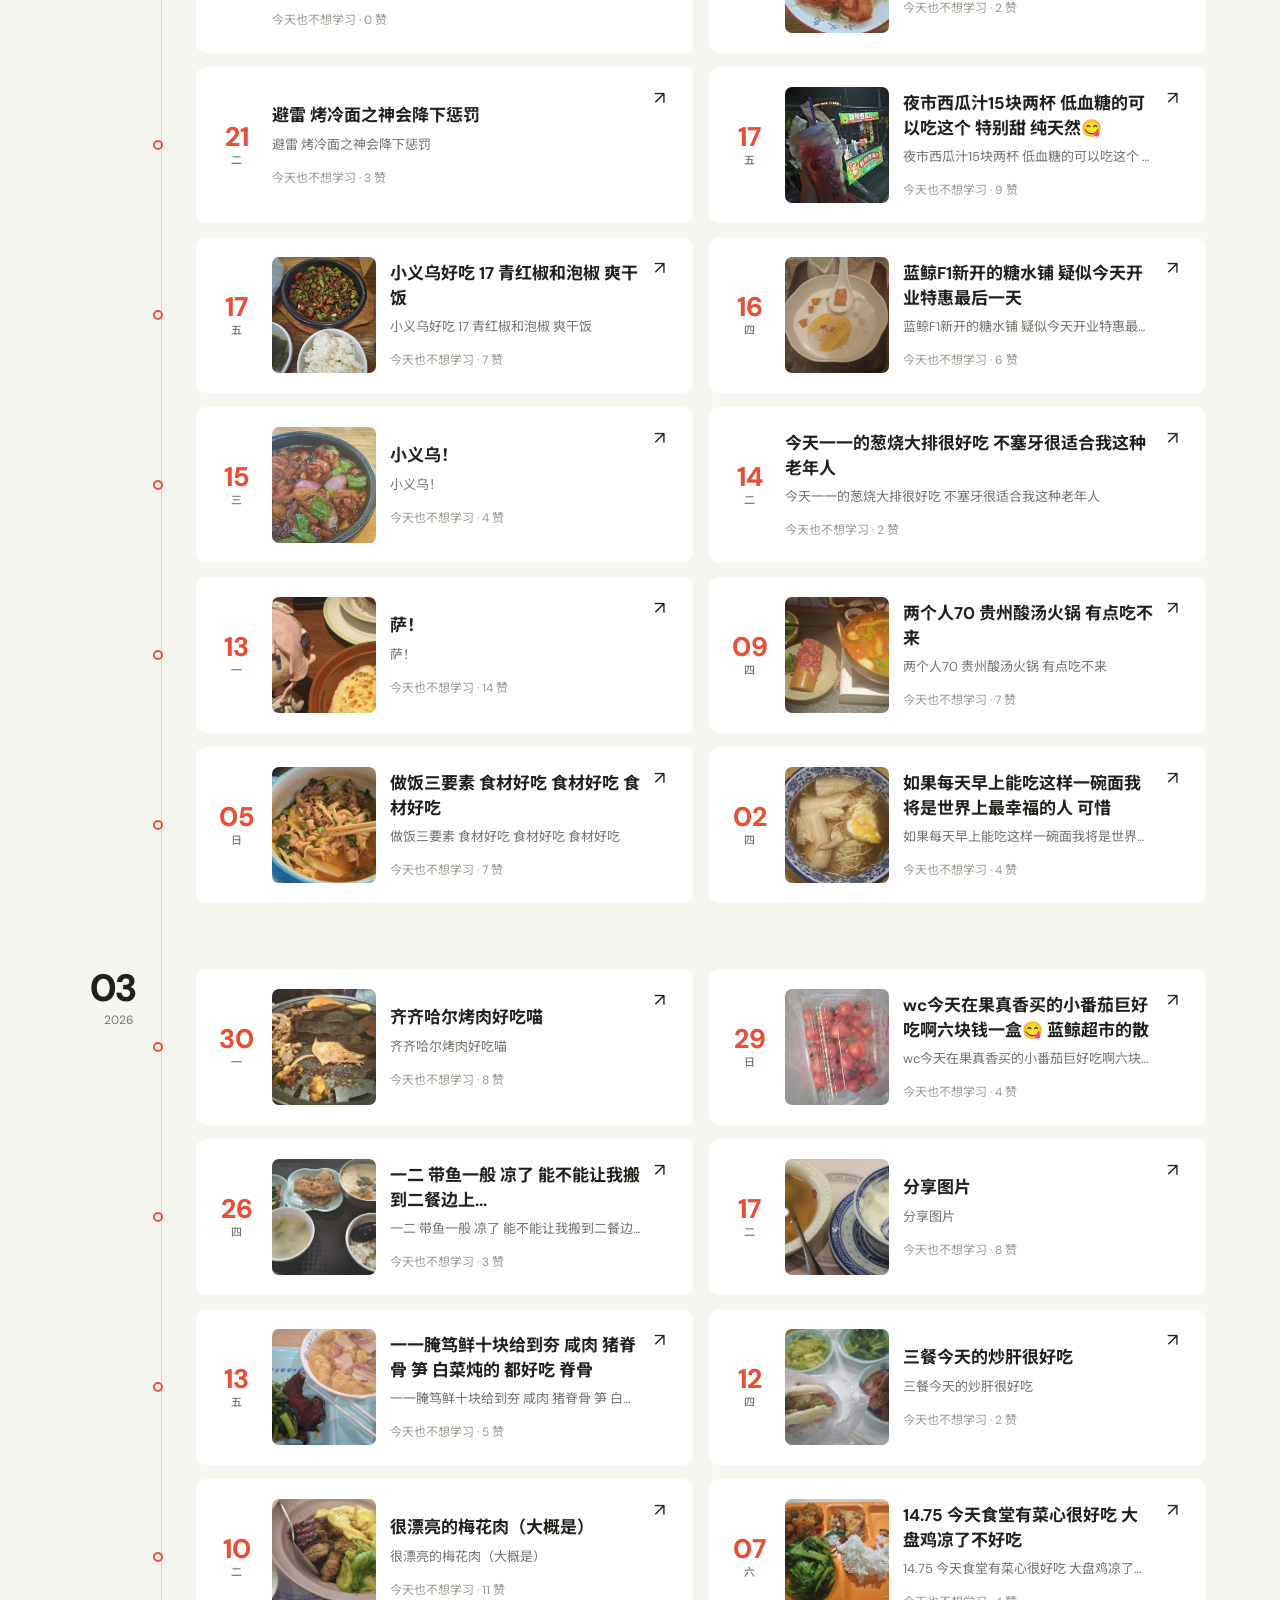
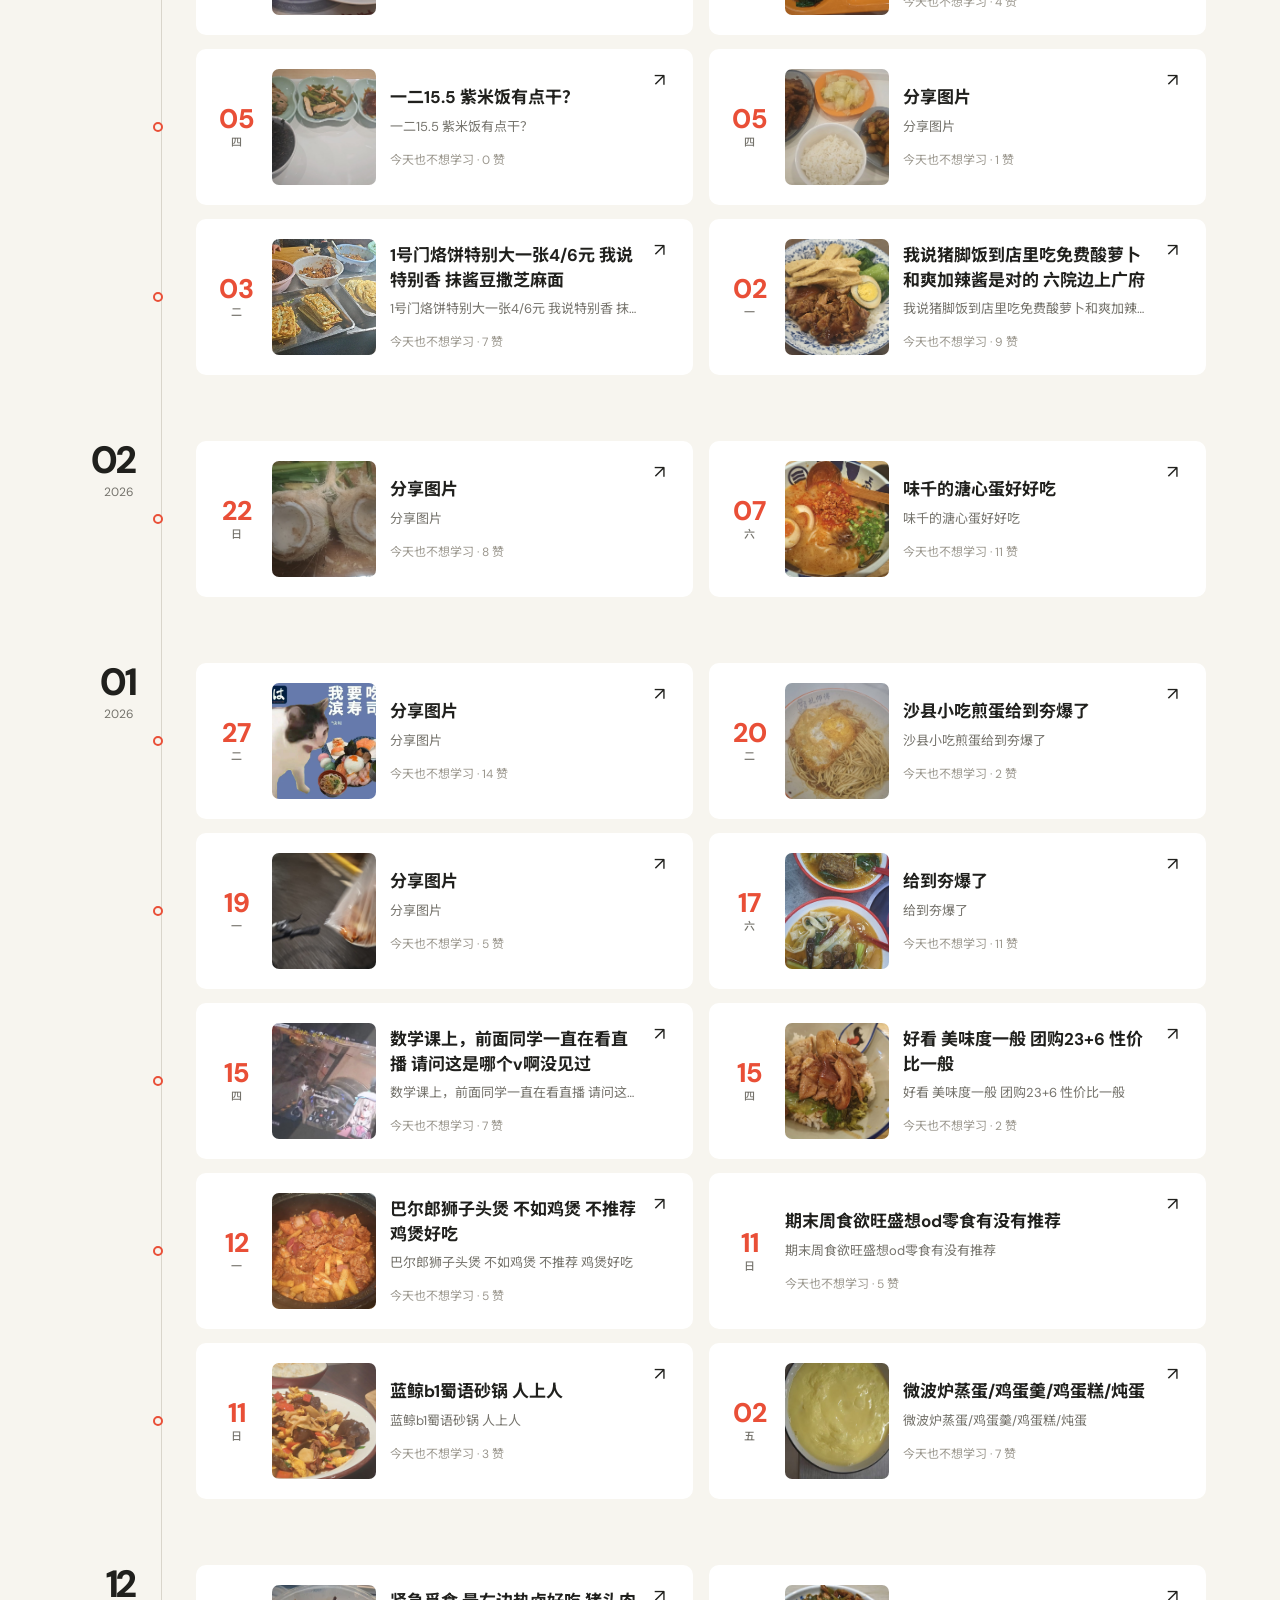
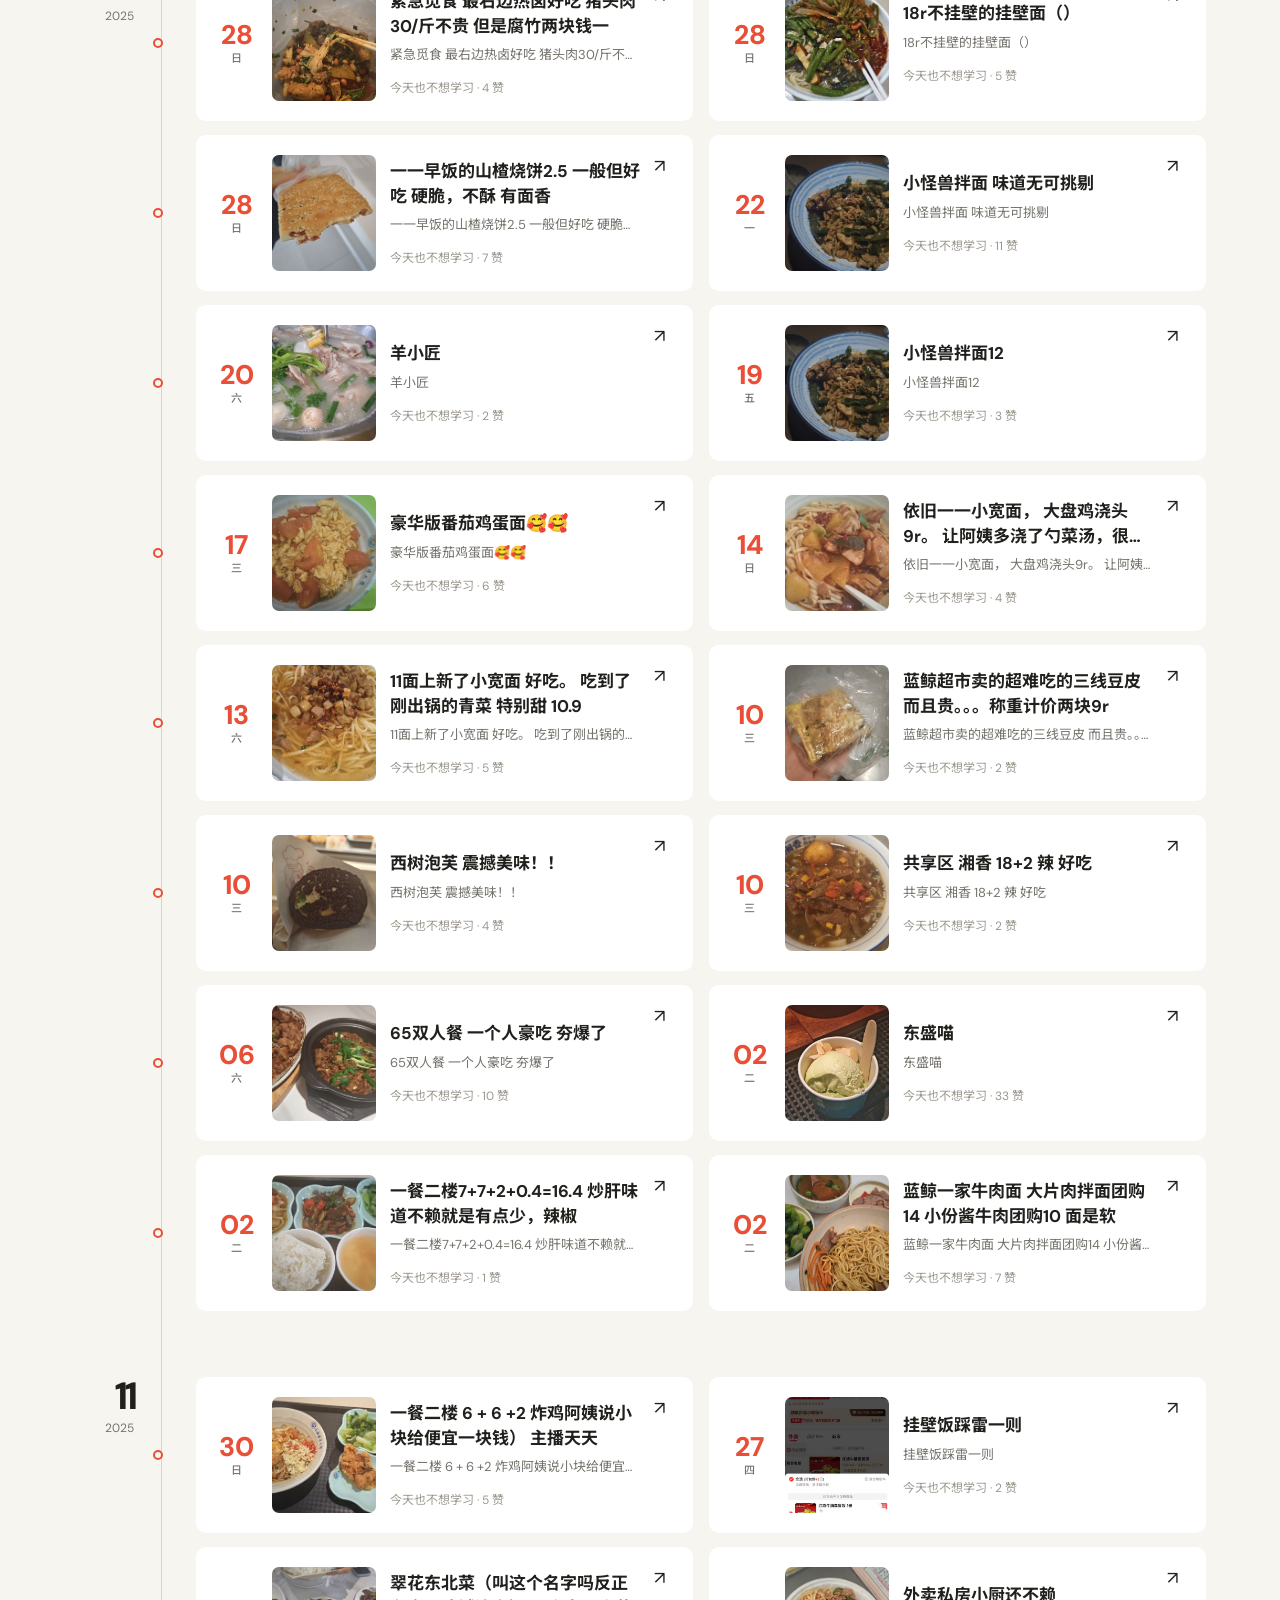
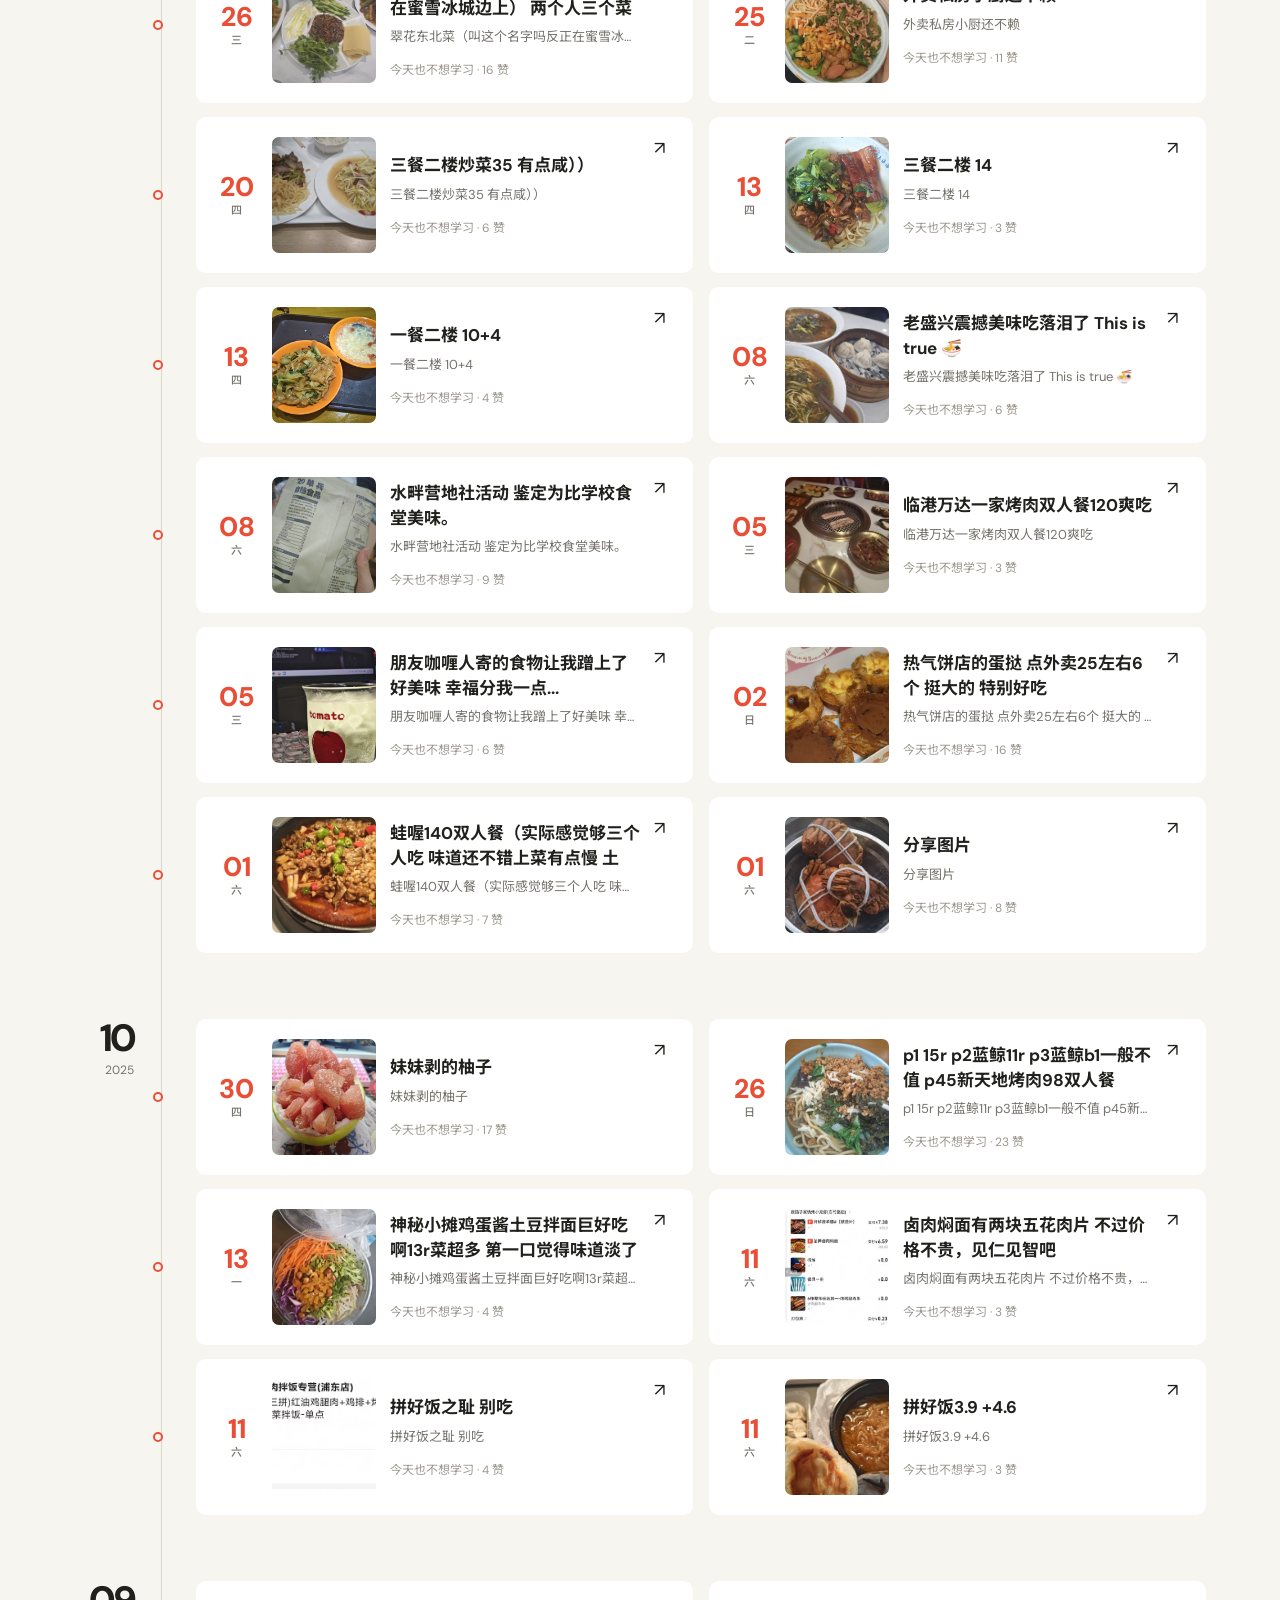
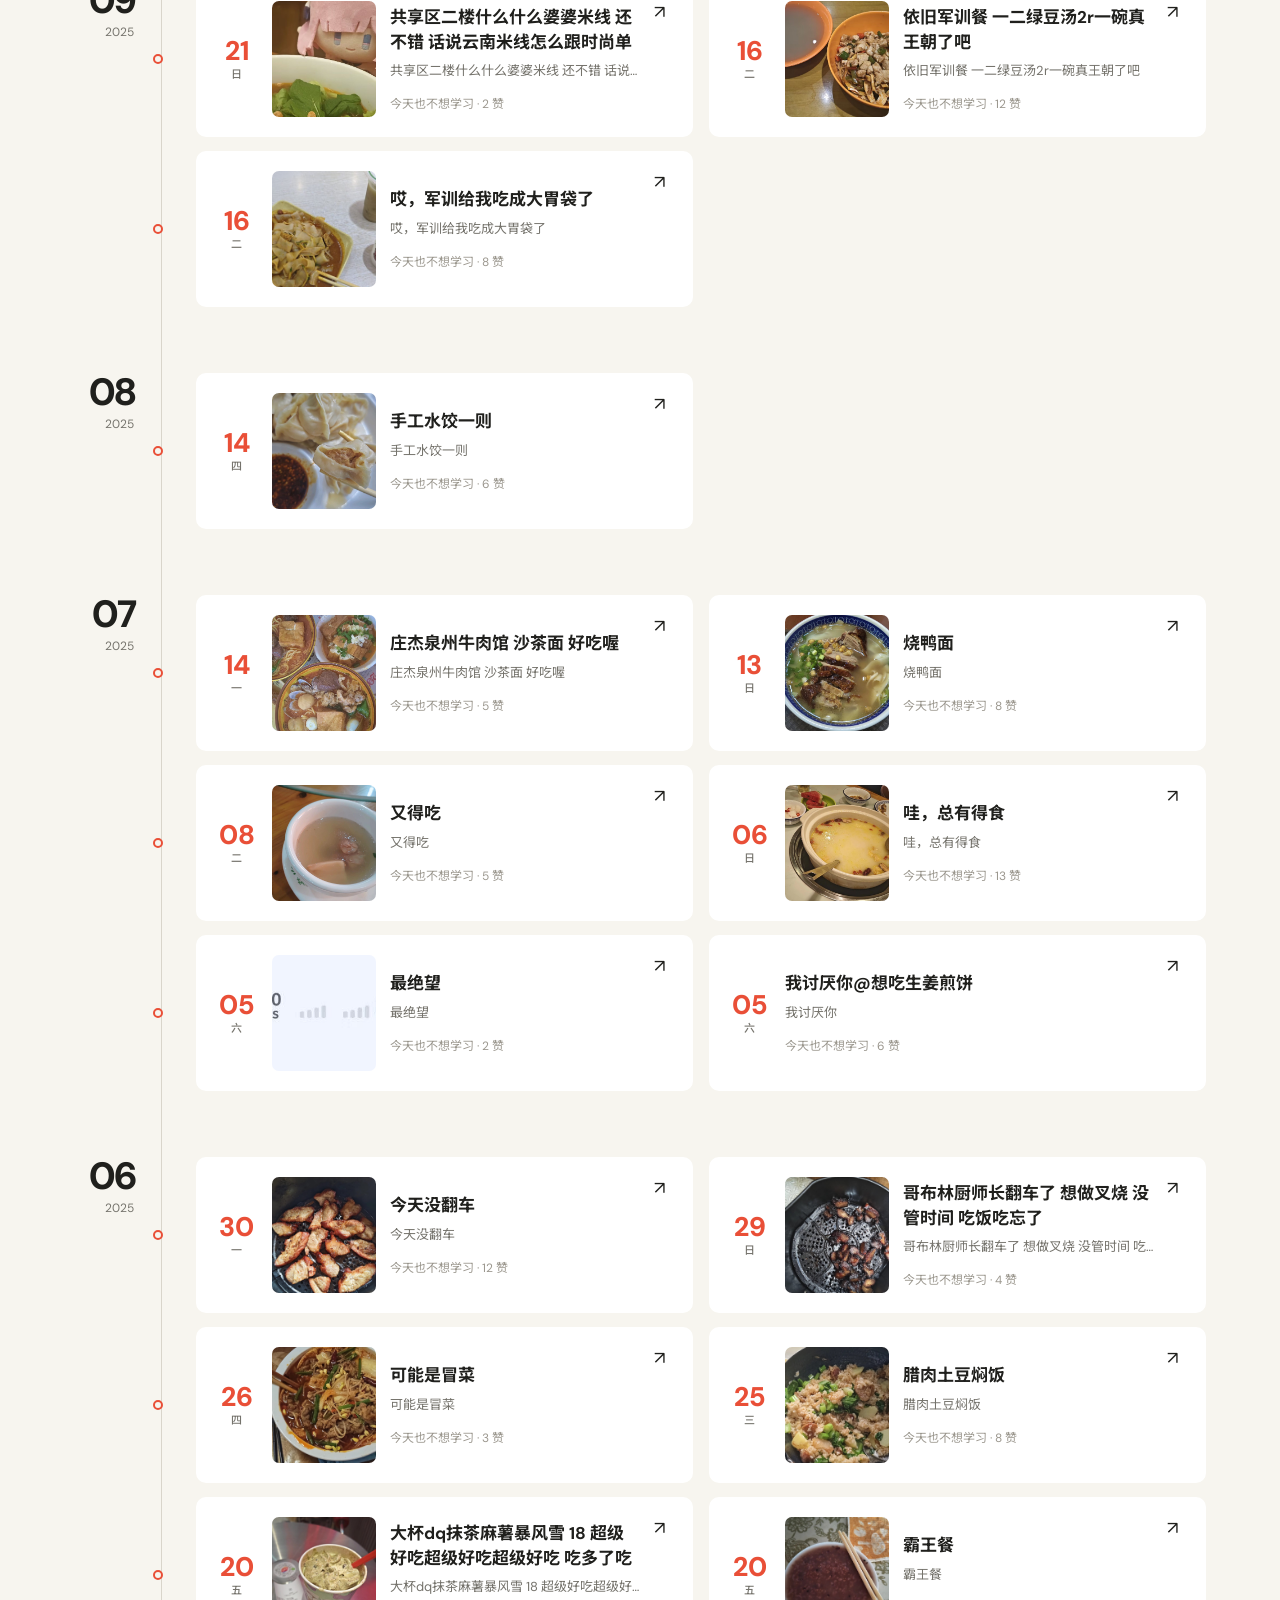
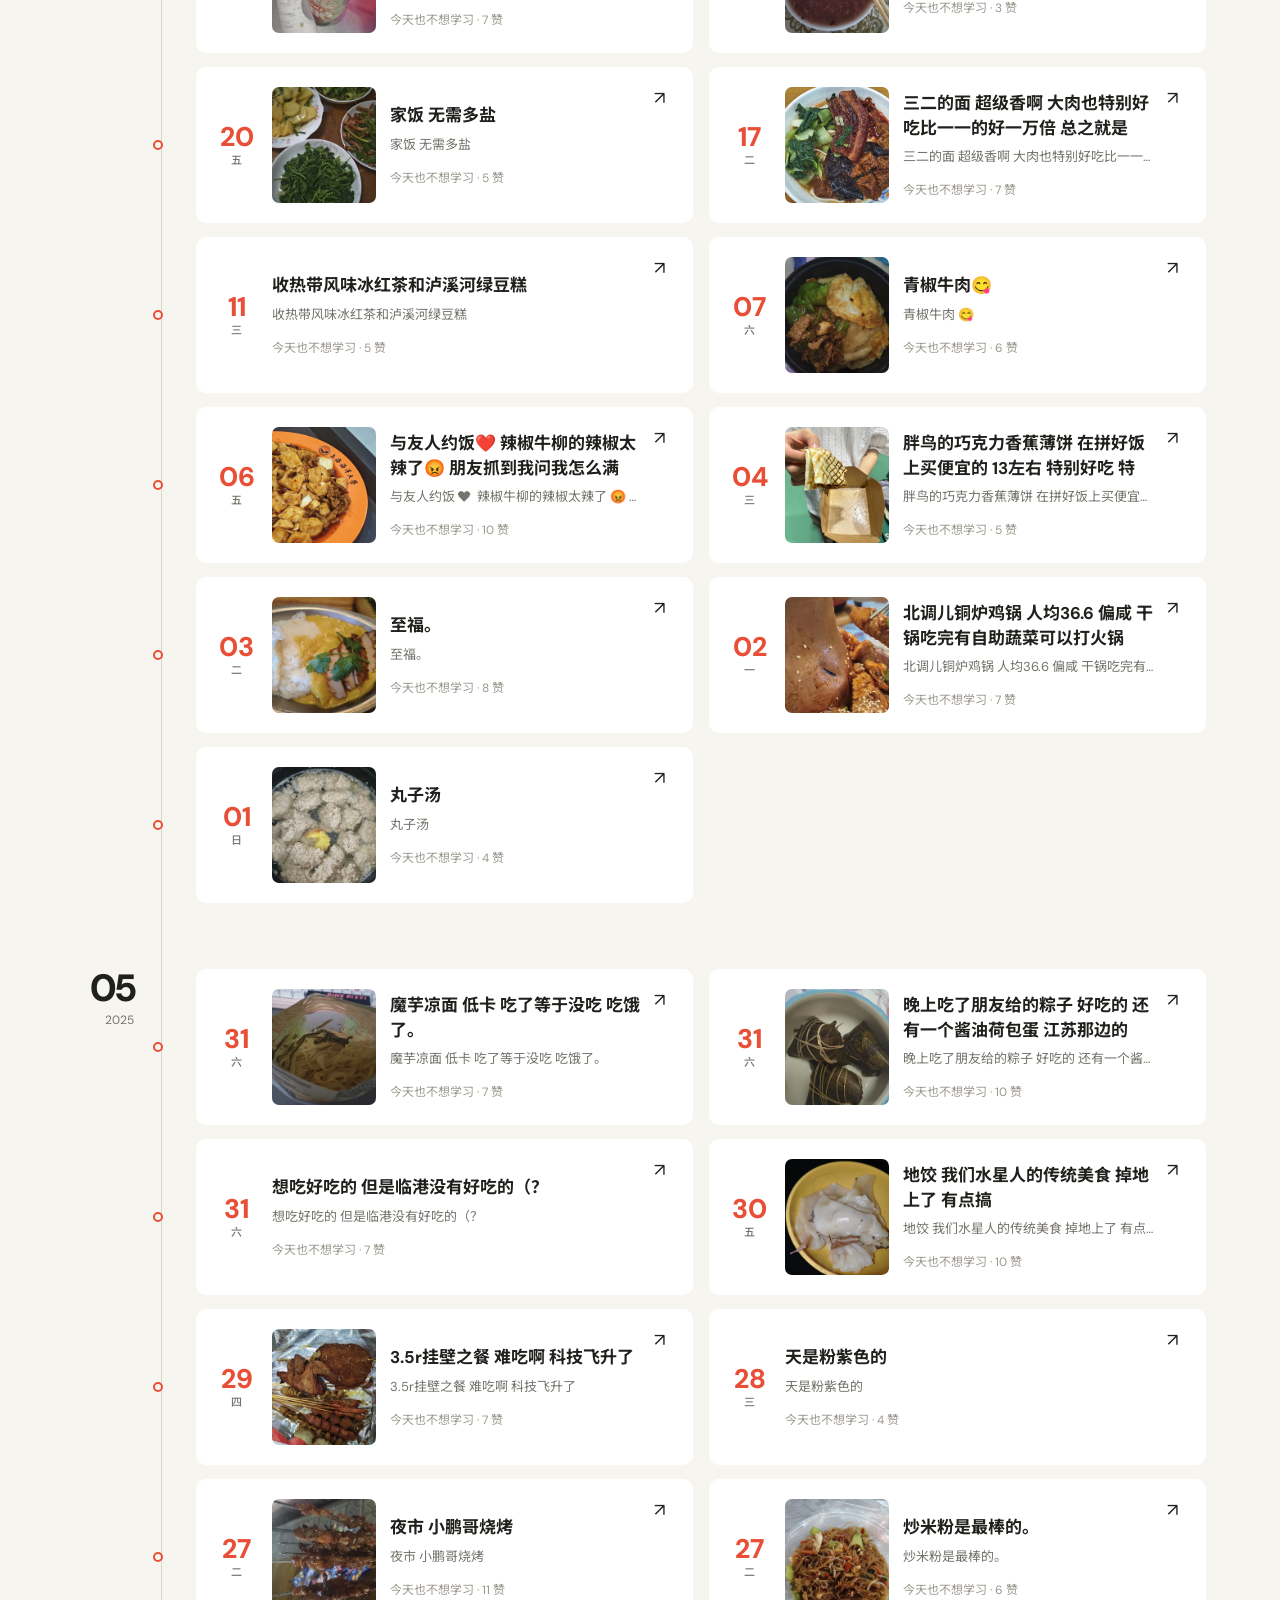
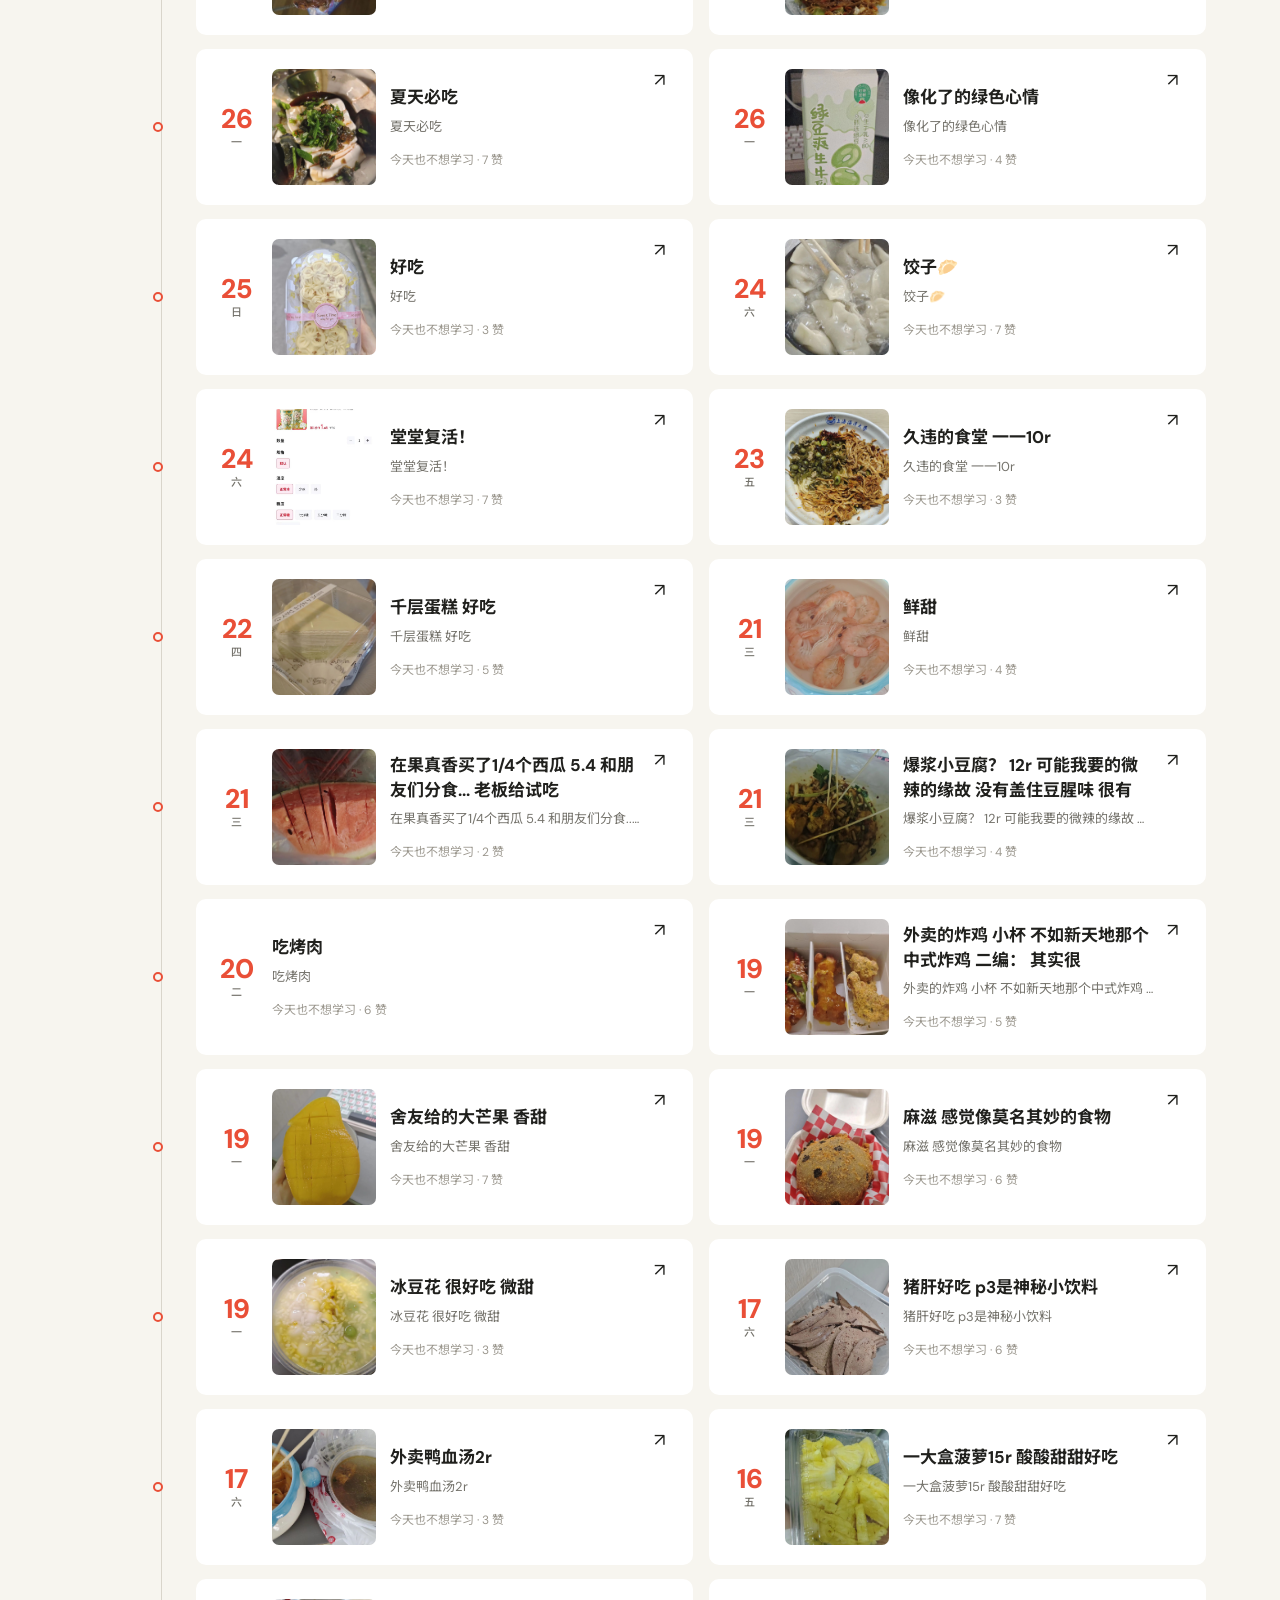
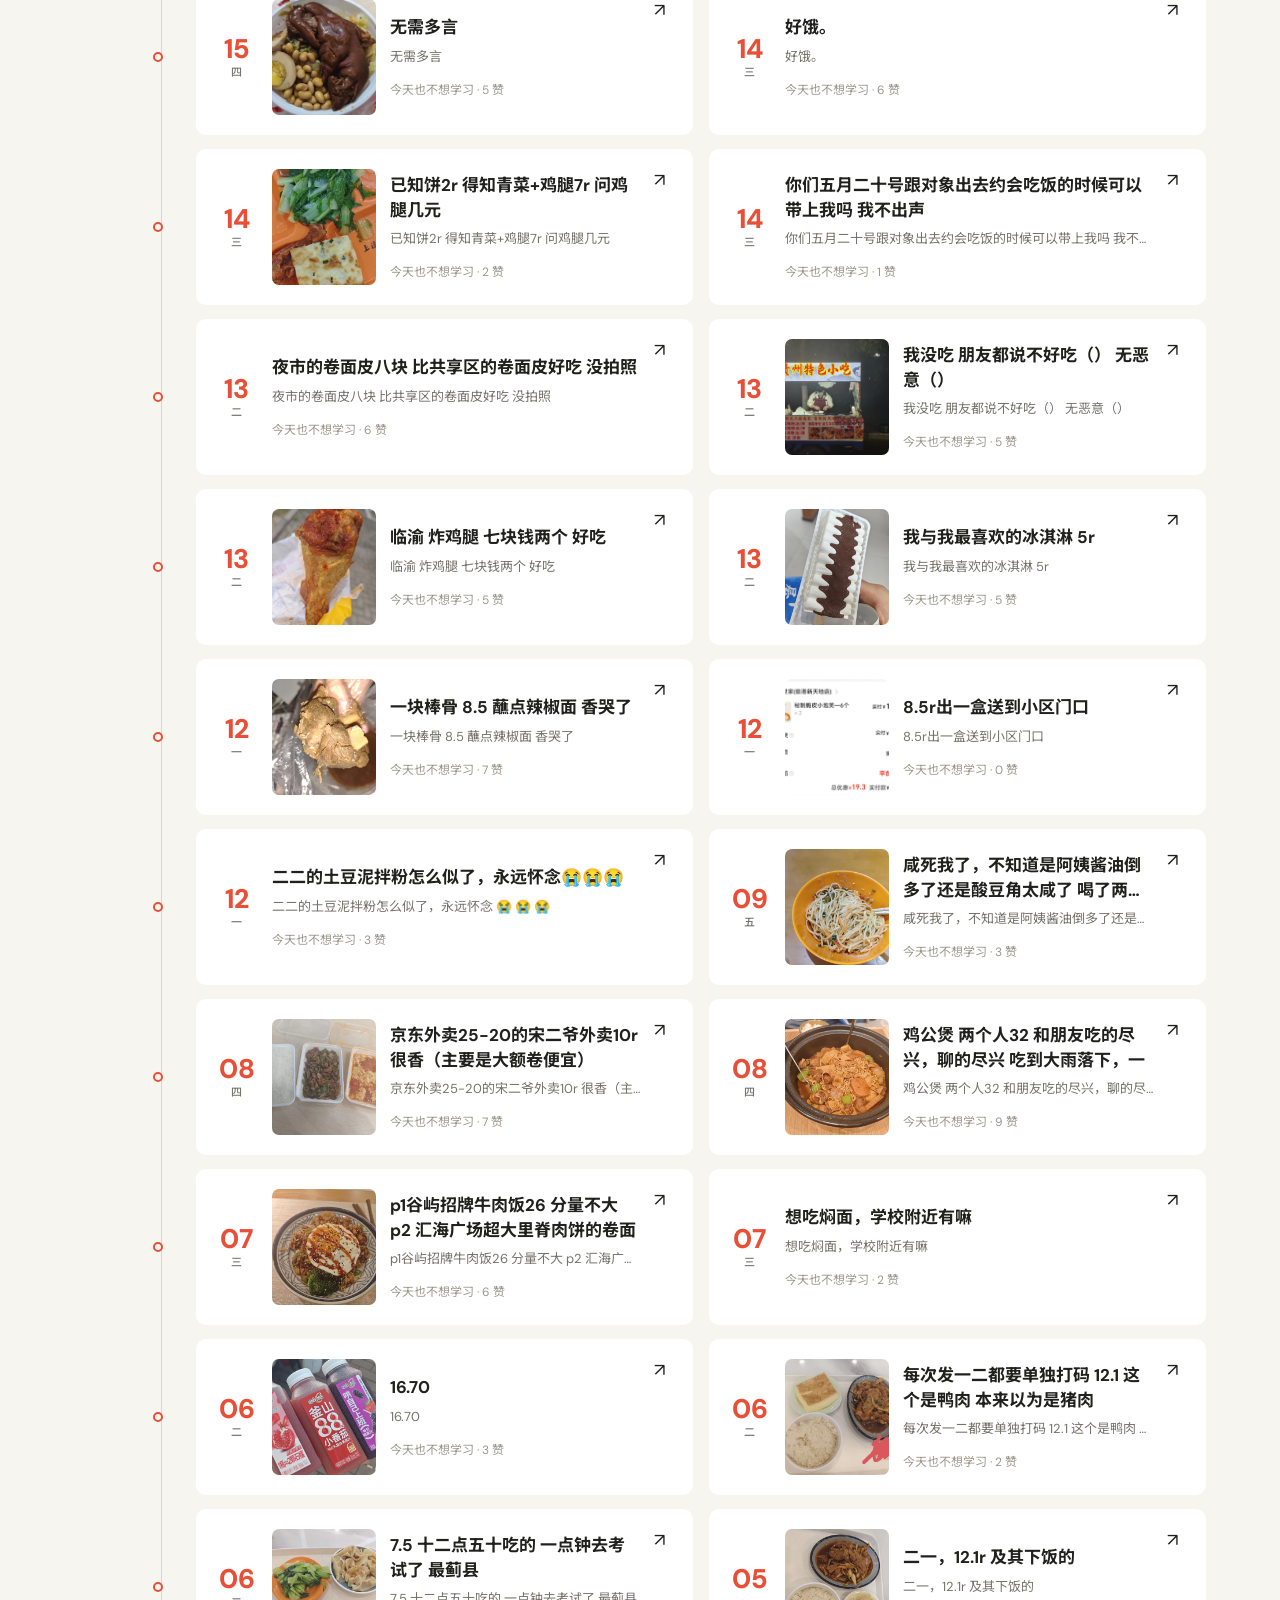
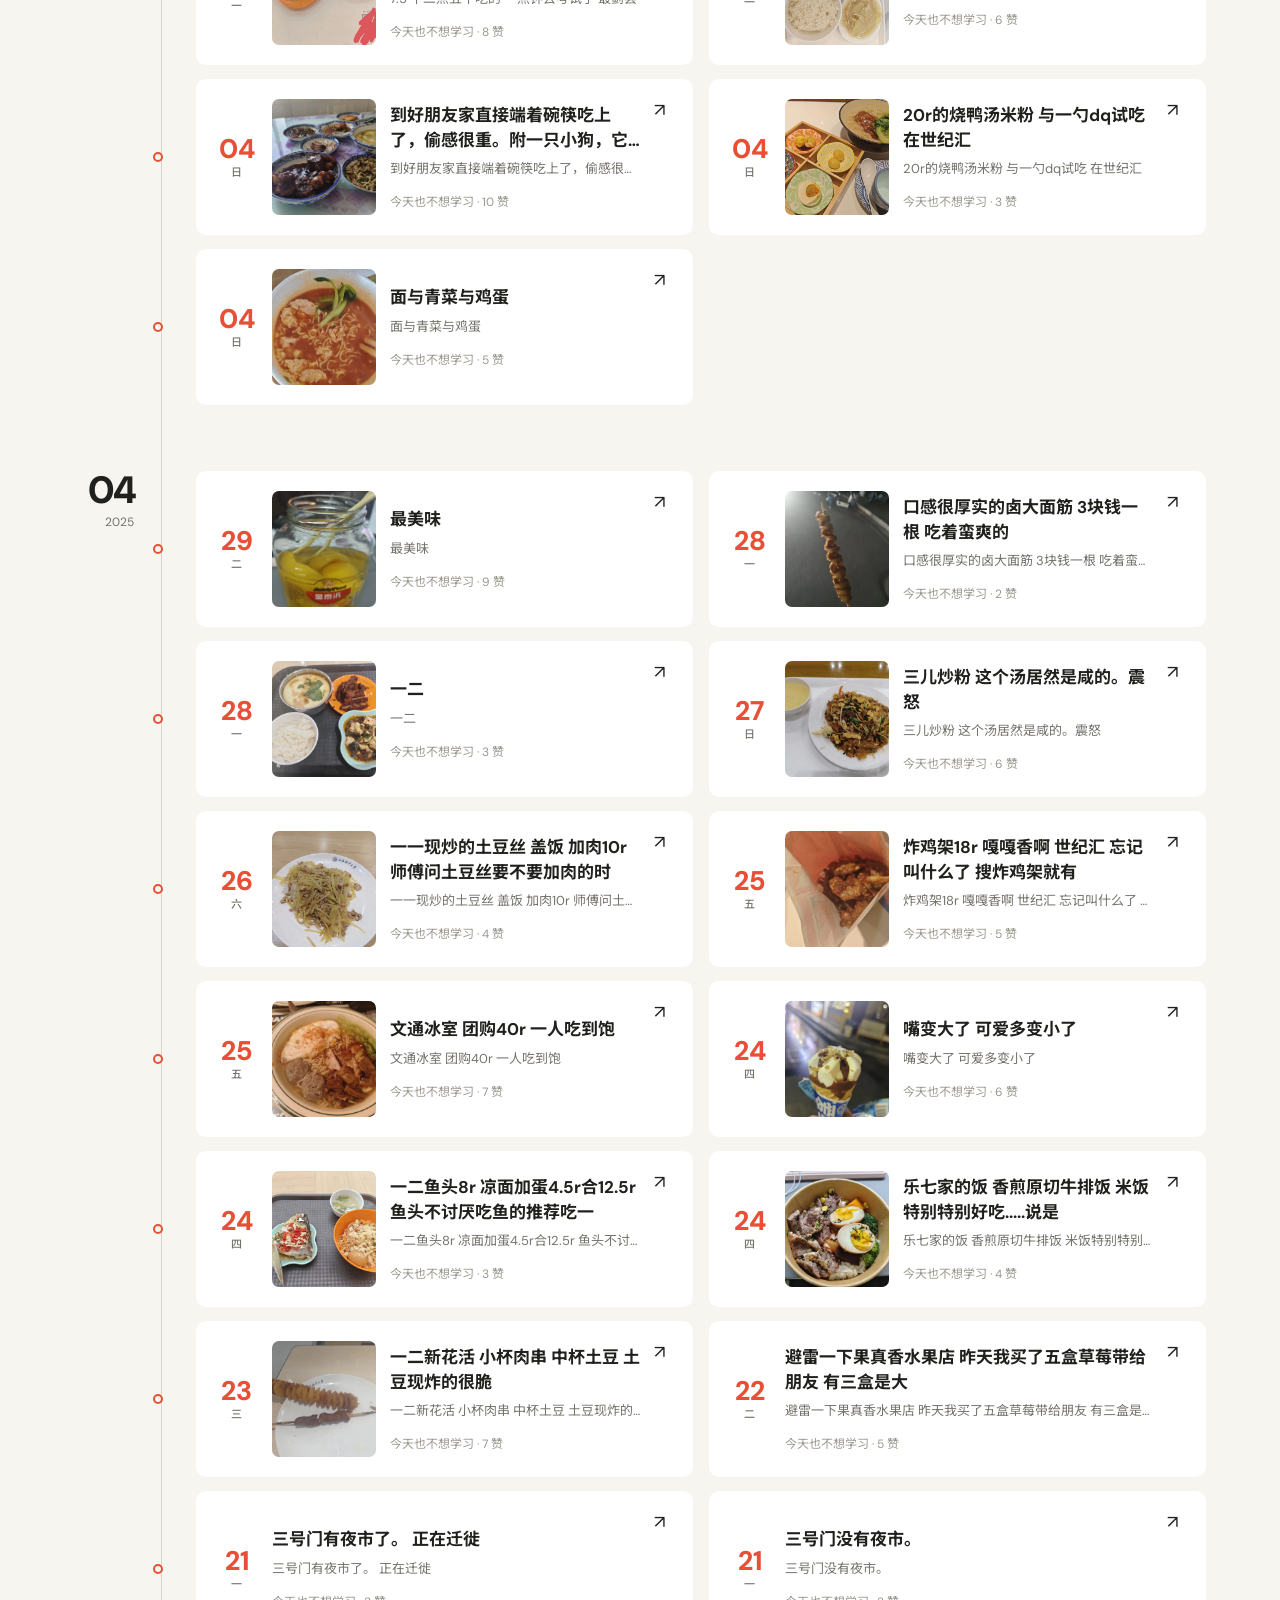
==== commit a0c8d6a7: "Refresh mobile post count styles" ====
--- a/docs/index.html
+++ b/docs/index.html
@@ -4,9 +4,9 @@
   <meta charset="utf-8">
   <meta name="viewport" content="width=device-width, initial-scale=1">
   <meta name="description" content="沿着时间与地点，翻看每一顿认真吃过的饭。">
-  <title>食迹 · Foodmap</title>
+  <title>今天吃什么？</title>
   <link rel="icon" type="image/svg+xml" href="data:image/svg+xml,%3Csvg xmlns='http://www.w3.org/2000/svg' viewBox='0 0 64 64'%3E%3Crect width='64' height='64' rx='16' fill='%23e94f37'/%3E%3Cpath d='M18 15v16c0 6 4 9 9 9v10M24 15v16M30 15v16M43 15c-8 5-9 17-2 21v14' fill='none' stroke='white' stroke-width='5' stroke-linecap='round'/%3E%3C/svg%3E">
-  <link rel="stylesheet" href="styles.css">
+  <link rel="stylesheet" href="styles.css?v=mobile-nav-3">
 </head>
 <body>
   <header class="topbar">
--- a/docs/styles.css
+++ b/docs/styles.css
@@ -3,6 +3,7 @@
 *{box-sizing:border-box}html{scroll-behavior:smooth}body{margin:0;background:var(--paper);color:var(--ink);font-family:'DM Sans','Noto Sans SC',sans-serif;min-width:320px}button,a{font:inherit}a{color:inherit;text-decoration:none}button{color:inherit}.topbar{height:78px;display:flex;align-items:center;padding:0 clamp(20px,5vw,76px);border-bottom:1px solid var(--line);position:sticky;top:0;background:rgba(247,245,239,.92);backdrop-filter:blur(16px);z-index:20}.brand{display:flex;align-items:center;gap:10px;font-size:20px;font-weight:800;letter-spacing:.12em}.brand-mark{display:block;width:40px;height:40px;object-fit:cover;border-radius:50%;border:2px solid #fff;box-shadow:0 2px 10px rgba(32,32,29,.18)}.view-switch{position:absolute;left:50%;transform:translateX(-50%);display:flex;padding:4px;background:#e9e6de;border-radius:999px}.view-button{border:0;background:transparent;padding:9px 22px;border-radius:999px;cursor:pointer;font-size:14px;font-weight:600}.view-button.active{background:var(--ink);color:white}.post-count{margin-left:auto;color:var(--muted);font-size:13px}.intro{padding:clamp(64px,10vw,135px) max(24px,calc((100vw - 1180px)/2));border-bottom:1px solid var(--line);position:relative;overflow:hidden}.intro:after{content:'吃';position:absolute;right:6vw;top:-65px;font-size:min(34vw,410px);font-weight:900;color:transparent;-webkit-text-stroke:1px rgba(32,32,29,.08);line-height:1;pointer-events:none}.eyebrow{font-size:12px!important;font-weight:700;letter-spacing:.28em;color:var(--red)!important}.intro h1{font-size:clamp(40px,6vw,82px);line-height:1.08;margin:16px 0 18px;letter-spacing:-.055em;max-width:850px;position:relative;z-index:1}.intro p{font-size:17px;color:var(--muted);margin:0;position:relative;z-index:1}.view-panel{max-width:1180px;margin:0 auto;padding:54px 24px 100px}.view-panel[hidden]{display:none}.year-nav{display:flex;gap:8px;overflow:auto;padding-bottom:24px;scrollbar-width:none}.year-pill{border:1px solid var(--line);background:transparent;border-radius:999px;padding:8px 17px;cursor:pointer;white-space:nowrap;font-size:14px}.year-pill.active{background:var(--red);color:white;border-color:var(--red)}.timeline{position:relative}.timeline:before{content:'';position:absolute;left:87px;top:10px;bottom:0;width:1px;background:var(--line)}.month-group{display:grid;grid-template-columns:88px 1fr;position:relative;margin-bottom:66px}.month-heading{position:sticky;top:105px;align-self:start;padding-right:28px;text-align:right;display:flex;flex-direction:column}.month-heading span{font-size:38px;line-height:1;font-weight:800;letter-spacing:-.07em}.month-heading small{font-size:12px;color:var(--muted);margin-top:5px}.month-posts{display:grid;grid-template-columns:repeat(2,minmax(0,1fr));gap:14px 16px;padding-left:34px}.timeline-card{position:relative;min-height:156px;background:var(--card);border:1px solid transparent;border-radius:10px;padding:18px;display:grid;grid-template-columns:43px 104px 1fr 20px;gap:14px;align-items:center;transition:transform .25s,border-color .25s,box-shadow .25s;overflow:visible}.timeline-card.text-only{grid-template-columns:43px 1fr 20px}.timeline-card:hover{transform:translateY(-3px);border-color:#c9c3b6;box-shadow:var(--shadow)}.node-dot{position:absolute;left:-39px;top:50%;width:10px;height:10px;background:var(--paper);border:2px solid var(--red);border-radius:50%;transform:translate(-50%,-50%);z-index:2}.card-date{font-size:27px;font-weight:800;line-height:1;text-align:center;color:var(--red)}.card-date small{display:block;margin-top:5px;font-size:11px;color:var(--muted);font-weight:500}.timeline-card img{width:104px;height:116px;object-fit:cover;border-radius:7px}.card-copy{min-width:0}.card-copy h2{font-size:17px;line-height:1.45;margin:0 0 7px;display:-webkit-box;-webkit-line-clamp:2;-webkit-box-orient:vertical;overflow:hidden}.card-copy p{font-size:13px;color:var(--muted);line-height:1.6;margin:0 0 10px;white-space:nowrap;overflow:hidden;text-overflow:ellipsis}.card-meta{font-size:12px;color:#9b978e}.arrow{align-self:start;font-size:18px}.motion .timeline-card{animation:rise .5s both;animation-delay:var(--delay)}@keyframes rise{from{opacity:0;transform:translateY(10px)}}
 .map-panel{max-width:none;padding:30px clamp(20px,4vw,60px) 80px}.map-note{max-width:1180px;margin:0 auto 18px;display:flex;align-items:baseline;gap:14px}.map-note strong{font-size:17px}.map-note span{font-size:13px;color:var(--muted)}.map-stage{height:min(720px,72vh);min-height:510px;position:relative;overflow:hidden;background:#e8e4d8;border:1px solid #d0cabd;border-radius:16px}.map-grid{position:absolute;inset:-30%;background-image:linear-gradient(33deg,transparent 47%,rgba(255,255,255,.72) 48%,rgba(255,255,255,.72) 52%,transparent 53%),linear-gradient(123deg,transparent 45%,rgba(73,109,92,.13) 46%,rgba(73,109,92,.13) 48%,transparent 49%),radial-gradient(circle at 30% 40%,rgba(73,109,92,.16) 0 9%,transparent 9.2%),radial-gradient(circle at 68% 58%,rgba(73,109,92,.12) 0 13%,transparent 13.2%);transform:rotate(-8deg)}.map-label{position:absolute;color:#979287;font-size:12px;letter-spacing:.2em}.label-a{left:18%;top:20%}.label-b{right:20%;top:31%}.label-c{left:37%;bottom:17%}#map-nodes{position:absolute;inset:0;transform-origin:center;transition:transform .3s}.map-node{position:absolute;left:var(--x);top:var(--y);border:0;background:transparent;padding:12px;transform:translate(-50%,-50%);cursor:pointer}.map-node span{display:block;width:9px;height:9px;background:var(--ink);border:3px solid white;border-radius:50%;box-shadow:0 2px 8px rgba(0,0,0,.2);transition:.2s}.map-node.featured span{width:16px;height:16px;background:var(--red)}.map-node:hover span,.map-node:focus-visible span{transform:scale(1.6);background:var(--yellow)}.map-card{position:absolute;left:24px;bottom:24px;width:min(390px,calc(100% - 48px));background:white;border-radius:12px;padding:10px;box-shadow:var(--shadow);display:grid;grid-template-columns:112px 1fr;gap:15px;z-index:5}.map-card[hidden]{display:none}.map-card img{width:112px;height:130px;object-fit:cover;border-radius:8px}.map-card div{padding:8px 7px 6px}.map-card h2{font-size:16px;line-height:1.4;margin:8px 0}.map-card p{font-size:12px;color:var(--muted);margin:0 0 10px}.map-card a{font-size:13px;font-weight:700;color:var(--red)}.location-pending{display:inline-block;font-size:12px!important;background:#f1eee6;color:#777269!important;border-radius:999px;padding:5px 9px}.map-zoom{position:absolute;right:18px;bottom:18px;display:grid;background:white;border-radius:9px;overflow:hidden;box-shadow:0 6px 20px rgba(0,0,0,.12)}.map-zoom button{width:40px;height:40px;border:0;background:white;font-size:22px;cursor:pointer}.map-zoom button+button{border-top:1px solid var(--line)}
 footer{border-top:1px solid var(--line);padding:30px clamp(20px,5vw,76px);display:flex;justify-content:space-between;color:var(--muted);font-size:12px;letter-spacing:.08em}.detail-topbar{position:relative}.back-link{margin-left:auto;font-size:14px;font-weight:600}.post-detail{max-width:1160px;margin:0 auto;padding:80px 24px 120px}.detail-lead{max-width:820px;margin-bottom:55px}.detail-kicker{display:flex;gap:12px;align-items:center;color:var(--muted);font-size:13px}.detail-lead h1{font-size:clamp(36px,6vw,72px);line-height:1.15;letter-spacing:-.045em;margin:22px 0 30px}.author{display:flex;align-items:center;gap:12px}.avatar{width:40px;height:40px;border-radius:50%;background:var(--yellow);display:grid;place-items:center;font-weight:800}.author div{display:flex;flex-direction:column}.author strong{font-size:14px}.author small{font-size:12px;color:var(--muted);margin-top:2px}.photo-grid{display:grid;grid-template-columns:repeat(12,1fr);gap:16px;margin-bottom:70px}.photo{margin:0;grid-column:span 6}.photo:first-child:last-child{grid-column:2/span 10}.photo:nth-child(3n){grid-column:3/span 8}.photo img{display:block;width:100%;height:auto;max-height:760px;object-fit:cover;border-radius:10px}.story-layout{display:grid;grid-template-columns:minmax(0,700px) 260px;gap:90px;align-items:start}.story{font-family:'Noto Sans SC',sans-serif;font-size:19px;line-height:2;position:relative}.story p{margin:0 0 20px}.quote-mark{position:absolute;left:-45px;top:-30px;font:900 82px Georgia;color:var(--red);opacity:.25}.detail-aside{position:sticky;top:30px;display:grid;grid-template-columns:repeat(3,1fr);gap:1px;background:var(--line);border:1px solid var(--line)}.detail-aside>div{background:var(--paper);padding:16px 12px;display:flex;flex-direction:column}.detail-aside span,.detail-aside small{font-size:11px;color:var(--muted)}.detail-aside strong{font-size:18px;margin-top:6px}.place-box{grid-column:1/-1;padding:18px!important}.place-box strong{font-size:14px}.place-box small{margin-top:6px;line-height:1.5}.source-link{grid-column:1/-1;padding:16px;background:var(--ink);color:white;text-align:center;font-size:13px;font-weight:700}.loading,.not-found{text-align:center;padding:120px 20px;color:var(--muted)}.not-found span{font-size:80px;font-weight:900;color:#dedad1}.not-found h1{color:var(--ink)}.not-found a{color:var(--red);font-weight:700}
-@media(max-width:860px){.post-count{display:none}.timeline:before{left:57px}.month-group{grid-template-columns:58px 1fr}.month-heading{padding-right:17px}.month-heading span{font-size:28px}.month-posts{grid-template-columns:1fr;padding-left:27px}.node-dot{left:-32px}.story-layout{grid-template-columns:1fr;gap:42px}.detail-aside{position:static}.photo{grid-column:1/-1!important}}
-@media(max-width:560px){.topbar{height:66px;padding:0 16px}.brand>span:last-child{display:none}.view-switch{position:static;transform:none;margin-left:auto}.view-button{padding:7px 15px}.intro{padding:62px 20px 68px}.intro h1{font-size:43px}.intro p{font-size:15px}.view-panel{padding:34px 14px 70px}.timeline:before{left:39px}.month-group{grid-template-columns:40px 1fr;margin-bottom:45px}.month-heading{top:84px;padding-right:9px}.month-heading span{font-size:23px}.month-heading small{font-size:10px}.month-posts{padding-left:17px}.timeline-card,.timeline-card.text-only{grid-template-columns:35px 76px 1fr;padding:12px;gap:9px;min-height:122px}.timeline-card.text-only{grid-template-columns:35px 1fr}.timeline-card img{width:76px;height:92px}.node-dot{left:-22px}.card-date{font-size:21px}.card-copy h2{font-size:15px}.card-copy p,.arrow{display:none}.map-panel{padding:20px 12px 60px}.map-note{display:block}.map-note span{display:block;margin-top:5px}.map-stage{min-height:540px;height:72vh}.map-card{left:12px;bottom:12px;width:calc(100% - 70px);grid-template-columns:82px 1fr}.map-card img{width:82px;height:110px}.detail-topbar .brand>span:last-child{display:block}.post-detail{padding:50px 20px 80px}.detail-lead h1{font-size:36px}.photo-grid{display:block;margin-bottom:50px}.photo{margin-bottom:12px}.story{font-size:17px}.quote-mark{display:none}footer{padding:24px 20px}footer span:last-child{display:none}}
+@media(max-width:860px){.post-count{display:inline;font-size:12px;white-space:nowrap}.timeline:before{left:57px}.month-group{grid-template-columns:58px 1fr}.month-heading{padding-right:17px}.month-heading span{font-size:28px}.month-posts{grid-template-columns:1fr;padding-left:27px}.node-dot{left:-32px}.story-layout{grid-template-columns:1fr;gap:42px}.detail-aside{position:static}.photo{grid-column:1/-1!important}}
+@media(max-width:560px){.topbar{height:66px;padding:0 16px}.brand>span:last-child{display:inline;font-size:16px;letter-spacing:.04em;white-space:nowrap}.view-switch{position:static;transform:none;margin-left:auto}.view-button{padding:7px 15px}.intro{padding:62px 20px 68px}.intro h1{font-size:43px}.intro p{font-size:15px}.view-panel{padding:34px 14px 70px}.timeline:before{left:39px}.month-group{grid-template-columns:40px 1fr;margin-bottom:45px}.month-heading{top:84px;padding-right:9px}.month-heading span{font-size:23px}.month-heading small{font-size:10px}.month-posts{padding-left:17px}.timeline-card,.timeline-card.text-only{grid-template-columns:35px 76px 1fr;padding:12px;gap:9px;min-height:122px}.timeline-card.text-only{grid-template-columns:35px 1fr}.timeline-card img{width:76px;height:92px}.node-dot{left:-22px}.card-date{font-size:21px}.card-copy h2{font-size:15px}.card-copy p,.arrow{display:none}.map-panel{padding:20px 12px 60px}.map-note{display:block}.map-note span{display:block;margin-top:5px}.map-stage{min-height:540px;height:72vh}.map-card{left:12px;bottom:12px;width:calc(100% - 70px);grid-template-columns:82px 1fr}.map-card img{width:82px;height:110px}.detail-topbar .brand>span:last-child{display:inline}.post-detail{padding:50px 20px 80px}.detail-lead h1{font-size:36px}.photo-grid{display:block;margin-bottom:50px}.photo{margin-bottom:12px}.story{font-size:17px}.quote-mark{display:none}footer{padding:24px 20px}footer span:last-child{display:none}}
+@media(min-width:861px){.timeline-card:nth-child(even) .node-dot{display:none}}
 @media(prefers-reduced-motion:reduce){*{scroll-behavior:auto!important;transition:none!important;animation:none!important}}
